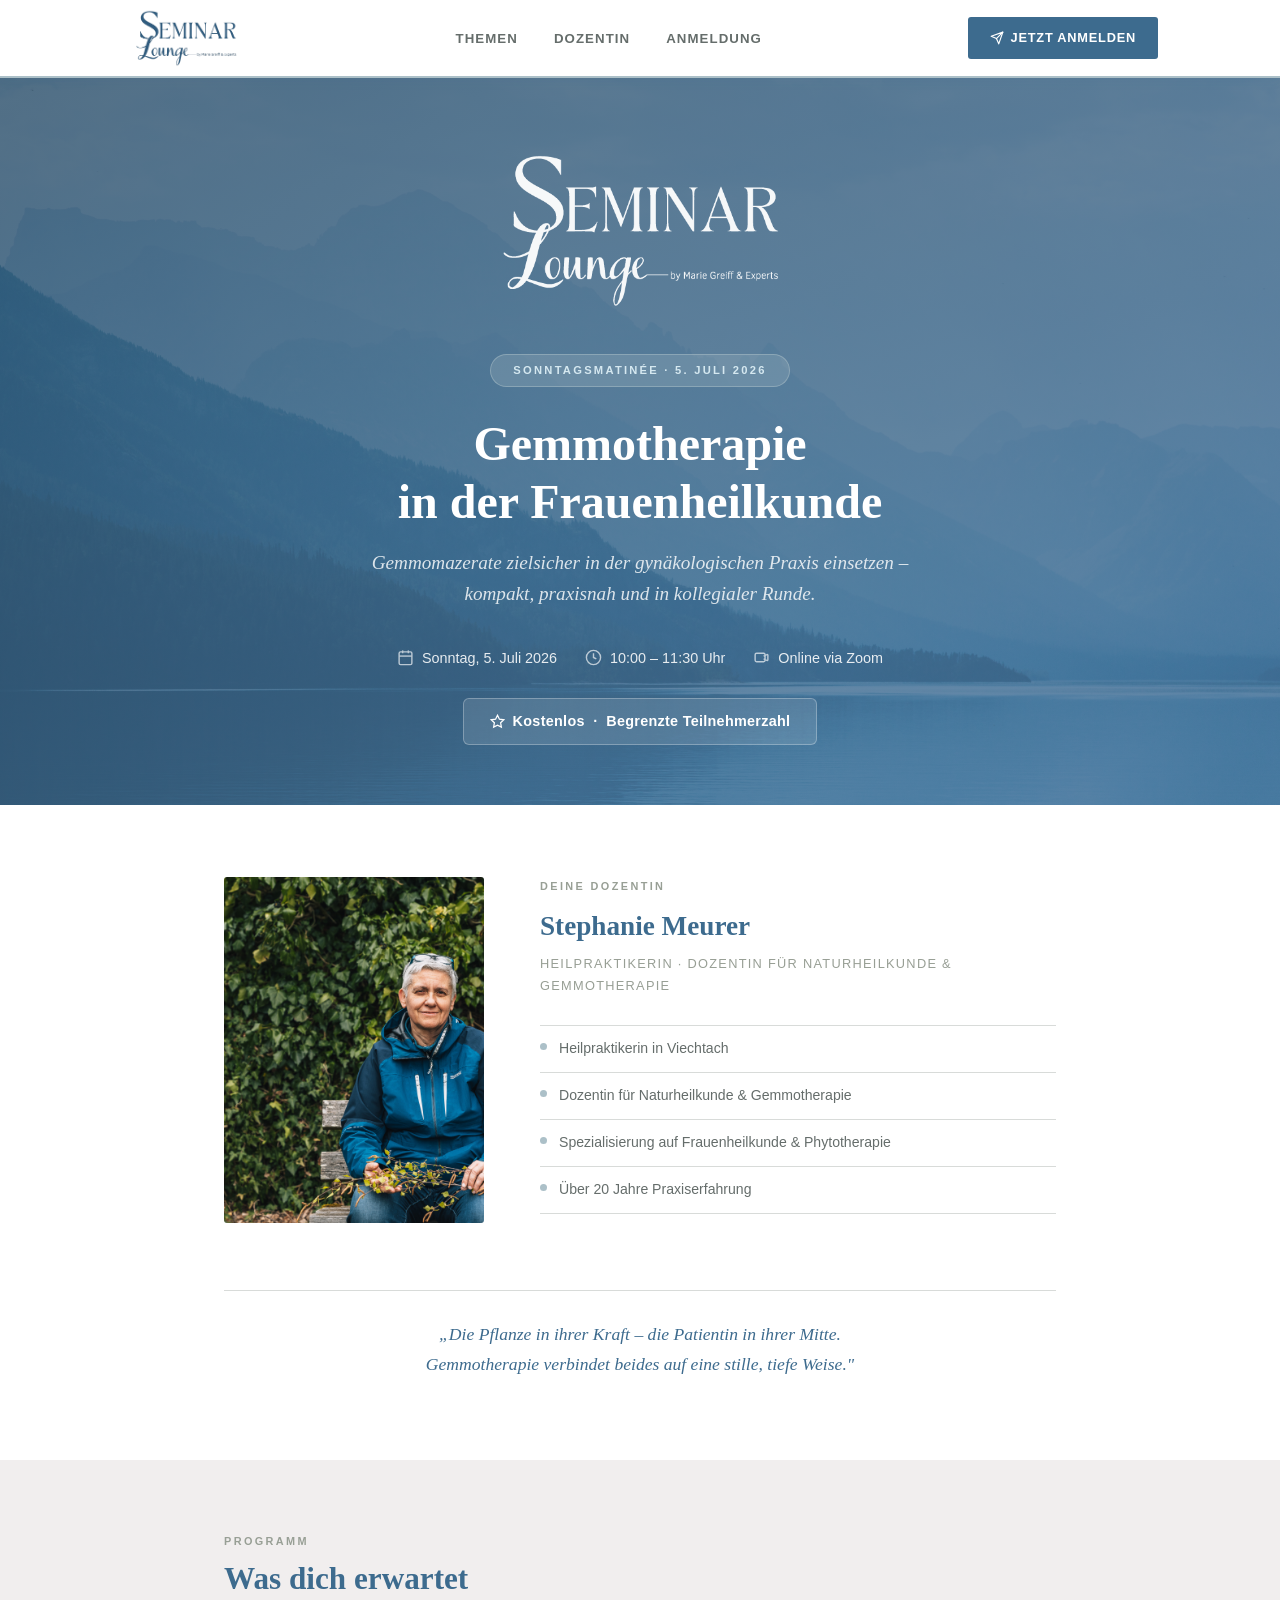
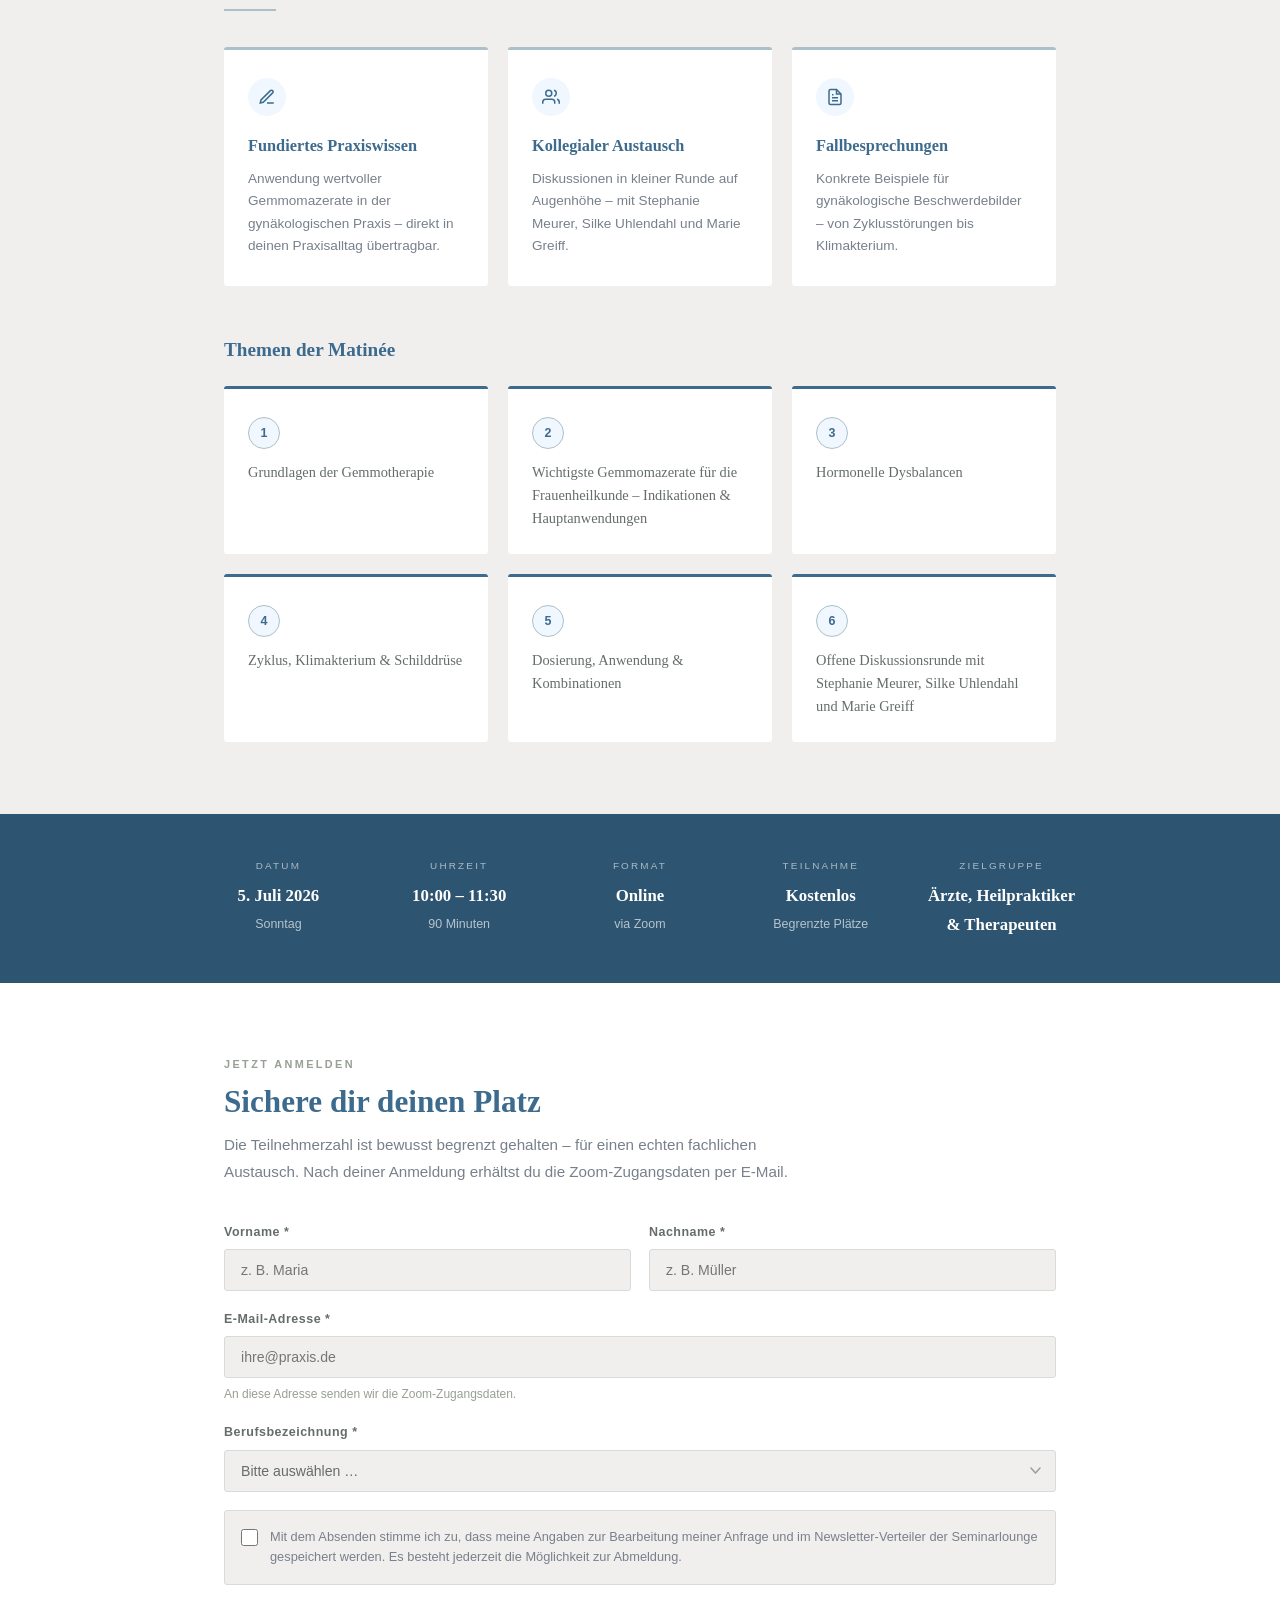
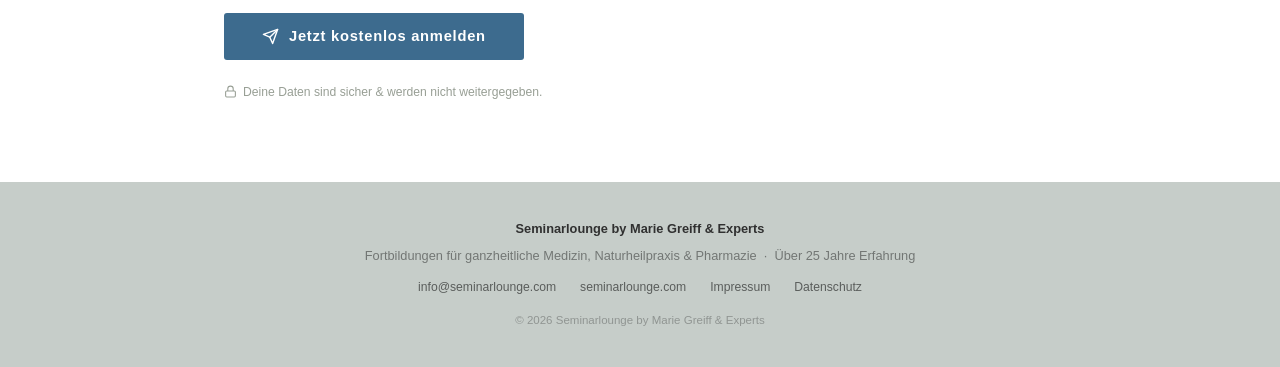
==== index.html @ d8da40b3 "Brevo API-Key und Listen-ID eingetragen Co-Authored-By: Claude Sonnet 4.6 <noreply@anthropic.com>" ====
﻿<!DOCTYPE html>
<html lang="de">
<head>
    <meta charset="UTF-8">
    <meta name="viewport" content="width=device-width, initial-scale=1.0">
    <title>Anmeldung: Sonntagsmatinée Gemmotherapie | Seminarlounge</title>
    <link rel="stylesheet" href="assets/fonts/fonts.css">
    <style>
        :root {
            --primary:      #3D6B8E;
            --primary-dark: #2d5470;
            --sage:         #989F95;
            --dove:         #ACC0C8;
            --text:         #656D6B;
            --text-dark:    #78808B;
            --creme:        #F1EEEE;
            --frost:        #F1F7FF;
            --silver-sage:  #C6CDC9;
            --border:       #D8DBD9;
            --white:        #FFFFFF;
        }

        * { margin: 0; padding: 0; box-sizing: border-box; }

        body {
            font-family: 'Open Sans', sans-serif;
            background: var(--creme);
            color: var(--text);
            line-height: 1.7;
            font-size: 15px;
        }

        /* ─── NAV ─── */
        .site-nav {
            position: sticky;
            top: 0;
            z-index: 100;
            background: var(--white);
            border-bottom: 2px solid var(--dove);
            box-shadow: 0 2px 12px rgba(61,107,142,0.07);
        }

        .nav-inner {
            max-width: 1100px;
            margin: 0 auto;
            padding: 0 32px;
            height: 76px;
            display: flex;
            align-items: center;
            justify-content: space-between;
            gap: 24px;
        }

        /* Links-Seite: Nav-Links */
        .nav-links {
            display: flex;
            align-items: center;
            gap: 36px;
            list-style: none;
        }

        .nav-links a {
            font-family: 'Open Sans', sans-serif;
            font-size: 0.83rem;
            font-weight: 600;
            letter-spacing: 0.08em;
            text-transform: uppercase;
            color: var(--text);
            text-decoration: none;
            transition: color 0.15s;
            white-space: nowrap;
        }

        .nav-links a:hover { color: var(--primary); }

        /* Rechts-Seite: Logo + CTA */
        .nav-right {
            display: flex;
            align-items: center;
            gap: 28px;
            flex-shrink: 0;
        }

        .nav-logo {
            background: transparent;
            padding: 4px 6px;
        }

        .nav-logo img {
            height: 58px;
            width: auto;
            display: block;
        }

        .nav-cta {
            display: inline-flex;
            align-items: center;
            gap: 7px;
            background: var(--primary);
            color: var(--white);
            font-family: 'Open Sans', sans-serif;
            font-size: 0.8rem;
            font-weight: 600;
            letter-spacing: 0.06em;
            text-transform: uppercase;
            padding: 10px 22px;
            border-radius: 3px;
            text-decoration: none;
            white-space: nowrap;
            transition: background 0.15s;
        }

        .nav-cta:hover { background: var(--primary-dark); }

        /* Hamburger (Mobile) */
        .nav-hamburger {
            display: none;
            flex-direction: column;
            gap: 5px;
            cursor: pointer;
            padding: 4px;
            background: none;
            border: none;
        }

        .nav-hamburger span {
            display: block;
            width: 24px;
            height: 2px;
            background: var(--primary);
            border-radius: 2px;
            transition: all 0.2s;
        }

        /* Mobile-Menü aufgeklappt */
        .nav-mobile {
            display: none;
            background: var(--white);
            border-top: 1px solid var(--border);
            padding: 16px 24px 20px;
        }

        .nav-mobile.open { display: block; }

        .nav-mobile ul {
            list-style: none;
            display: flex;
            flex-direction: column;
            gap: 0;
        }

        .nav-mobile a {
            display: block;
            padding: 12px 0;
            border-bottom: 1px solid var(--border);
            font-size: 0.88rem;
            font-weight: 600;
            color: var(--text);
            text-decoration: none;
            letter-spacing: 0.05em;
            text-transform: uppercase;
        }

        .nav-mobile-cta {
            display: block;
            margin-top: 16px;
            background: var(--primary);
            color: var(--white);
            text-align: center;
            padding: 12px;
            border-radius: 3px;
            font-size: 0.85rem;
            font-weight: 600;
            text-decoration: none;
            letter-spacing: 0.05em;
        }

        @media (max-width: 700px) {
            .nav-links, .nav-cta { display: none; }
            .nav-hamburger { display: flex; }
            .nav-logo img { height: 56px; }
            .nav-inner { height: 64px; padding: 0 20px; }
        }

        /* ─── HERO ─── */
        .hero {
            background:
                linear-gradient(150deg, rgba(45,84,112,0.82) 0%, rgba(61,107,142,0.78) 60%, rgba(77,127,168,0.72) 100%),
                url("assets/headerbild.png") center center / cover no-repeat;
            color: var(--white);
            padding: 72px 24px 60px;
            text-align: center;
        }

        .hero-logo {
            display: block;
            margin: 0 auto 44px;
            height: 160px;
            width: auto;
            filter: brightness(0) invert(1);
            opacity: 0.95;
        }

        .hero-eyebrow {
            display: inline-block;
            background: rgba(172, 192, 200, 0.25);
            border: 1px solid rgba(172, 192, 200, 0.5);
            color: #d5e8f0;
            font-size: 0.7rem;
            font-weight: 600;
            letter-spacing: 0.2em;
            text-transform: uppercase;
            padding: 6px 22px;
            border-radius: 20px;
            margin-bottom: 28px;
        }

        .hero h1 {
            font-family: 'Playfair Display', serif;
            font-size: clamp(1.9rem, 4.5vw, 3rem);
            font-weight: 700;
            line-height: 1.2;
            margin-bottom: 18px;
            max-width: 760px;
            margin-left: auto;
            margin-right: auto;
        }

        .hero-subtitle {
            font-family: 'Playfair Display', serif;
            font-style: italic;
            font-size: clamp(0.95rem, 2vw, 1.2rem);
            opacity: 0.82;
            max-width: 640px;
            margin: 0 auto 36px;
            line-height: 1.6;
        }

        .hero-meta {
            display: flex;
            gap: 28px;
            justify-content: center;
            flex-wrap: wrap;
            margin-bottom: 28px;
        }

        .hero-meta-item {
            display: flex;
            align-items: center;
            gap: 8px;
            font-size: 0.9rem;
            opacity: 0.88;
        }

        .hero-meta-item svg {
            width: 17px; height: 17px;
            flex-shrink: 0;
            opacity: 0.75;
        }

        .hero-free-pill {
            display: inline-flex;
            align-items: center;
            gap: 8px;
            background: rgba(255,255,255,0.12);
            border: 1.5px solid rgba(255,255,255,0.28);
            padding: 10px 26px;
            border-radius: 6px;
            font-size: 0.9rem;
            font-weight: 600;
            letter-spacing: 0.02em;
        }

        /* ─── CONTAINER ─── */
        .container {
            max-width: 880px;
            margin: 0 auto;
            padding: 0 24px;
        }

        /* ─── SECTION LABELS ─── */
        .label {
            font-size: 0.68rem;
            font-weight: 600;
            letter-spacing: 0.22em;
            text-transform: uppercase;
            color: var(--sage);
            margin-bottom: 8px;
        }

        h2.section-title {
            font-family: 'Playfair Display', serif;
            font-size: clamp(1.4rem, 3vw, 1.95rem);
            color: var(--primary);
            margin-bottom: 10px;
            line-height: 1.3;
        }

        .section-intro {
            font-size: 0.95rem;
            color: var(--text-dark);
            max-width: 600px;
            margin-bottom: 40px;
            line-height: 1.75;
        }

        .rule {
            width: 52px;
            height: 2px;
            background: var(--dove);
            margin-bottom: 36px;
        }

        /* ─── DOZENTIN ─── */
        .dozentin-section {
            background: var(--white);
            padding: 72px 0;
        }

        .dozentin-grid {
            display: grid;
            grid-template-columns: 260px 1fr;
            gap: 56px;
            align-items: start;
        }

        .img-frame {
            position: relative;
        }

        .img-frame img {
            width: 100%;
            display: block;
            border-radius: 3px;
            object-fit: cover;
            aspect-ratio: 3 / 4;
        }

        .img-frame::after {
            content: '';
            position: absolute;
            top: 14px; left: 14px;
            right: -14px; bottom: -14px;
            border: 2px solid var(--dove);
            border-radius: 3px;
            z-index: -1;
        }

        .dozentin-name {
            font-family: 'Playfair Display', serif;
            font-size: 1.7rem;
            color: var(--primary);
            margin-bottom: 4px;
        }

        .dozentin-role {
            font-size: 0.8rem;
            color: var(--sage);
            letter-spacing: 0.1em;
            text-transform: uppercase;
            margin-bottom: 28px;
        }

        .credentials {
            list-style: none;
            margin-bottom: 28px;
            border-top: 1px solid var(--border);
        }

        .credentials li {
            display: flex;
            align-items: flex-start;
            gap: 12px;
            padding: 11px 0;
            border-bottom: 1px solid var(--border);
            font-size: 0.88rem;
            color: var(--text);
        }

        .credentials li::before {
            content: '';
            display: block;
            width: 7px;
            height: 7px;
            border-radius: 50%;
            background: var(--dove);
            flex-shrink: 0;
            margin-top: 6px;
        }

        .dozentin-quote {
            font-family: 'Playfair Display', serif;
            font-style: italic;
            font-size: 0.97rem;
            color: var(--primary);
            border-left: 3px solid var(--dove);
            padding: 4px 0 4px 20px;
            line-height: 1.7;
        }

        .dozentin-quote-full {
            margin-top: 48px;
            padding: 28px 0 8px;
            border-top: 1px solid var(--border);
            text-align: center;
        }

        .dozentin-quote-full blockquote {
            font-family: 'Playfair Display', serif;
            font-style: italic;
            font-size: 1.1rem;
            color: var(--primary);
            line-height: 1.75;
        }

        @media (max-width: 700px) {
            .dozentin-quote-full blockquote { font-size: 1rem; }
        }

        /* ─── INHALTE ─── */
        .inhalte-section {
            background: var(--creme);
            padding: 72px 0;
        }

        .highlights-grid {
            display: grid;
            grid-template-columns: repeat(3, 1fr);
            gap: 20px;
            margin-bottom: 48px;
        }

        .highlight-card {
            background: var(--white);
            padding: 28px 24px;
            border-radius: 3px;
            border-top: 3px solid var(--dove);
        }

        .hl-icon {
            width: 38px; height: 38px;
            background: var(--frost);
            border-radius: 50%;
            display: flex;
            align-items: center;
            justify-content: center;
            margin-bottom: 16px;
        }

        .hl-icon svg {
            width: 18px; height: 18px;
        }

        .highlight-card h3 {
            font-family: 'Playfair Display', serif;
            font-size: 1.02rem;
            color: var(--primary);
            margin-bottom: 8px;
        }

        .highlight-card p {
            font-size: 0.85rem;
            color: var(--text-dark);
            line-height: 1.65;
        }

        /* Themen-Liste */
        .themen-box {
            background: var(--white);
            border-radius: 3px;
            overflow: hidden;
            border: 1px solid var(--border);
        }

        .themen-box-header {
            background: var(--primary);
            color: var(--white);
            padding: 16px 26px;
            font-family: 'Playfair Display', serif;
            font-size: 1rem;
            font-weight: 600;
            letter-spacing: 0.02em;
        }

        .themen-row {
            display: flex;
            align-items: flex-start;
            gap: 18px;
            padding: 15px 26px;
            border-bottom: 1px solid var(--border);
        }

        .themen-row:last-child { border-bottom: none; }

        .themen-num {
            min-width: 28px; height: 28px;
            border-radius: 50%;
            background: var(--frost);
            border: 1px solid var(--dove);
            display: flex;
            align-items: center;
            justify-content: center;
            font-size: 0.73rem;
            font-weight: 600;
            color: var(--primary);
            flex-shrink: 0;
            margin-top: 2px;
        }

        .themen-row p {
            font-size: 0.88rem;
            color: var(--text);
            line-height: 1.55;
        }

        /* ─── THEMEN-KACHELN ─── */
        .themen-titel {
            font-family: 'Playfair Display', serif;
            font-size: 1.2rem;
            color: var(--primary);
            margin-bottom: 20px;
            margin-top: 48px;
        }
        .themen-kacheln {
            display: grid;
            grid-template-columns: repeat(3, 1fr);
            gap: 20px;
        }

        .themen-kachel {
            background: var(--white);
            border-radius: 3px;
            border-top: 3px solid var(--primary);
            padding: 28px 24px 24px;
            display: flex;
            flex-direction: column;
            gap: 12px;
        }

        .themen-kachel-num {
            display: inline-flex;
            align-items: center;
            justify-content: center;
            width: 32px; height: 32px;
            border-radius: 50%;
            background: var(--frost);
            border: 1.5px solid var(--dove);
            font-size: 0.78rem;
            font-weight: 700;
            color: var(--primary);
        }

        .themen-kachel p {
            font-size: 0.9rem;
            color: var(--text);
            line-height: 1.6;
            font-family: "Playfair Display", serif;
        }

        @media (max-width: 700px) {
            .themen-kacheln { grid-template-columns: 1fr 1fr; }
        }
        @media (max-width: 480px) {
            .themen-kacheln { grid-template-columns: 1fr; }
        }

        /* ─── DETAILS BAR ─── */
        .details-bar {
            background: var(--primary-dark);
            color: var(--white);
            padding: 44px 24px;
        }

        .details-grid {
            display: grid;
            grid-template-columns: repeat(5, 1fr);
            gap: 24px;
            max-width: 880px;
            margin: 0 auto;
            text-align: center;
        }

        .detail-col label {
            display: block;
            font-size: 0.62rem;
            letter-spacing: 0.22em;
            text-transform: uppercase;
            opacity: 0.6;
            margin-bottom: 7px;
        }

        .detail-col .val {
            display: block;
            font-family: 'Playfair Display', serif;
            font-size: 1.05rem;
            font-weight: 600;
        }

        .detail-col .sub {
            display: block;
            font-size: 0.78rem;
            opacity: 0.65;
            margin-top: 3px;
        }

        /* ─── FORM SECTION ─── */
        .form-section {
            background: var(--white);
            padding: 72px 0 80px;
        }

        .form-grid {
            display: grid;
            grid-template-columns: 1fr 1fr;
            gap: 18px;
        }

        .form-group {
            display: flex;
            flex-direction: column;
            gap: 6px;
        }

        .form-group.span-2 { grid-column: 1 / -1; }

        label.field-label {
            font-size: 0.78rem;
            font-weight: 600;
            color: var(--text);
            letter-spacing: 0.04em;
        }

        input[type="text"],
        input[type="email"],
        select {
            padding: 12px 16px;
            border: 1.5px solid var(--border);
            border-radius: 3px;
            font-family: 'Open Sans', sans-serif;
            font-size: 0.88rem;
            color: var(--text);
            background: var(--creme);
            outline: none;
            transition: border-color 0.18s, box-shadow 0.18s, background 0.18s;
            width: 100%;
        }

        input:focus, select:focus {
            border-color: var(--dove);
            box-shadow: 0 0 0 3px rgba(172,192,200,0.2);
            background: var(--white);
        }

        select {
            appearance: none;
            background-image: url("data:image/svg+xml,%3Csvg xmlns='http://www.w3.org/2000/svg' width='11' height='7' viewBox='0 0 11 7'%3E%3Cpath d='M1 1l4.5 5L10 1' stroke='%23989F95' stroke-width='1.5' fill='none' stroke-linecap='round' stroke-linejoin='round'/%3E%3C/svg%3E");
            background-repeat: no-repeat;
            background-position: right 14px center;
            padding-right: 38px;
            cursor: pointer;
        }

        .field-hint {
            font-size: 0.75rem;
            color: var(--sage);
        }

        .checkbox-row {
            display: flex;
            align-items: flex-start;
            gap: 12px;
            background: var(--creme);
            border: 1px solid var(--border);
            border-radius: 3px;
            padding: 16px;
        }

        .checkbox-row input[type="checkbox"] {
            width: 17px;
            height: 17px;
            min-width: 17px;
            margin-top: 2px;
            accent-color: var(--primary);
            cursor: pointer;
        }

        .checkbox-row label {
            font-size: 0.8rem;
            font-weight: 400;
            color: var(--text-dark);
            line-height: 1.6;
            cursor: pointer;
        }

        .btn-submit {
            display: inline-flex;
            align-items: center;
            gap: 10px;
            background: var(--primary);
            color: var(--white);
            border: none;
            padding: 15px 38px;
            font-family: 'Open Sans', sans-serif;
            font-size: 0.92rem;
            font-weight: 600;
            letter-spacing: 0.05em;
            border-radius: 3px;
            cursor: pointer;
            transition: background 0.18s;
        }

        .btn-submit:hover { background: var(--primary-dark); }

        .btn-submit svg { width: 17px; height: 17px; flex-shrink: 0; }

        .form-trust {
            font-size: 0.76rem;
            color: var(--sage);
            display: flex;
            align-items: center;
            gap: 6px;
            margin-top: 12px;
        }

        /* Success state */
        .form-success {
            display: none;
            text-align: center;
            padding: 48px 32px;
            background: var(--frost);
            border: 1px solid var(--dove);
            border-radius: 4px;
        }

        .form-success.visible { display: block; }

        .form-success .check-icon {
            width: 56px; height: 56px;
            background: var(--primary);
            border-radius: 50%;
            display: flex;
            align-items: center;
            justify-content: center;
            margin: 0 auto 20px;
        }

        .form-success h3 {
            font-family: 'Playfair Display', serif;
            color: var(--primary);
            font-size: 1.5rem;
            margin-bottom: 10px;
        }

        .form-success p {
            color: var(--text-dark);
            font-size: 0.92rem;
            max-width: 420px;
            margin: 0 auto;
            line-height: 1.7;
        }

        /* ─── FOOTER ─── */
        .site-footer {
            background: #c6cdc9;
            color: rgba(0,0,0,0.65);
            padding: 36px 40px;
            text-align: center;
            font-size: 0.8rem;
        }

        .site-footer strong { color: #303030; }

        .footer-links {
            margin-top: 10px;
            display: flex;
            gap: 24px;
            justify-content: center;
            flex-wrap: wrap;
        }

        .footer-links a {
            color: rgba(0,0,0,0.55);
            text-decoration: none;
            font-size: 0.76rem;
            transition: color 0.15s;
        }

        .footer-links a:hover { color: rgba(0,0,0,0.9); }

        .footer-copy {
            margin-top: 14px;
            opacity: 0.42;
            font-size: 0.72rem;
        }

        /* ─── RESPONSIVE ─── */
        @media (max-width: 700px) {
            .site-header { padding: 18px 20px; }

            .hero { padding: 52px 20px 44px; }

            .hero-meta { gap: 14px; flex-direction: column; align-items: center; }

            .dozentin-grid { grid-template-columns: 1fr; }

            .img-frame { max-width: 220px; margin: 0 auto 8px; }

            .highlights-grid { grid-template-columns: 1fr; }

            .details-grid { grid-template-columns: repeat(2, 1fr); gap: 28px; }

            .details-grid .detail-col:last-child { grid-column: 1 / -1; }

            .form-grid { grid-template-columns: 1fr; }

            .form-group.span-2 { grid-column: 1; }

            .site-footer { padding: 28px 20px; }
        }

        @media (max-width: 480px) {
            .details-grid { grid-template-columns: 1fr 1fr; }
        }
    </style>
</head>
<body>


<!-- ═══════════════ NAV ═══════════════ -->
<nav class="site-nav">
    <div class="nav-inner">
        <!-- Links: Logo -->
        <a href="#" class="nav-logo">
                <img src="[data-uri]" alt="Seminarlounge by Marie Greiff und Experts">
        </a>
        <!-- Rechts: Links + CTA -->
        <ul class="nav-links">
            <li><a href="#themen">Themen</a></li>
            <li><a href="#dozentin">Dozentin</a></li>
            <li><a href="#anmeldung">Anmeldung</a></li>
        </ul>
        <a href="#anmeldung" class="nav-cta">
            <svg width="14" height="14" viewBox="0 0 24 24" fill="none" stroke="currentColor" stroke-width="2" stroke-linecap="round" stroke-linejoin="round"><line x1="22" y1="2" x2="11" y2="13"/><polygon points="22 2 15 22 11 13 2 9 22 2"/></svg>
            Jetzt anmelden
        </a>
        <button class="nav-hamburger" id="navToggle" aria-label="Menu">
            <span></span><span></span><span></span>
        </button>
    </div>
    <div class="nav-mobile" id="navMobile">
        <ul>
            <li><a href="#themen" class="nav-mobile-link">Themen</a></li>
            <li><a href="#dozentin" class="nav-mobile-link">Dozentin</a></li>
            <li><a href="#anmeldung" class="nav-mobile-link">Anmeldung</a></li>
        </ul>
        <a href="#anmeldung" class="nav-mobile-cta nav-mobile-link">Jetzt anmelden</a>
    </div>
</nav>


<!-- ═══════════════ HERO ═══════════════ -->
<section class="hero">
    <img src="assets/logo_transparent.png" alt="Seminarlounge Logo" class="hero-logo">
    <div class="hero-eyebrow">Sonntagsmatinée &middot; 5. Juli 2026</div>

    <h1>Gemmotherapie<br>in der Frauenheilkunde</h1>

    <p class="hero-subtitle">
        Gemmomazerate zielsicher in der gynäkologischen Praxis einsetzen –<br>
        kompakt, praxisnah und in kollegialer Runde.
    </p>

    <div class="hero-meta">
        <div class="hero-meta-item">
            <svg viewBox="0 0 24 24" fill="none" stroke="currentColor" stroke-width="2"><rect x="3" y="4" width="18" height="18" rx="2"/><line x1="16" y1="2" x2="16" y2="6"/><line x1="8" y1="2" x2="8" y2="6"/><line x1="3" y1="10" x2="21" y2="10"/></svg>
            Sonntag, 5. Juli 2026
        </div>
        <div class="hero-meta-item">
            <svg viewBox="0 0 24 24" fill="none" stroke="currentColor" stroke-width="2"><circle cx="12" cy="12" r="10"/><polyline points="12 6 12 12 16 14"/></svg>
            10:00 – 11:30 Uhr
        </div>
        <div class="hero-meta-item">
            <svg viewBox="0 0 24 24" fill="none" stroke="currentColor" stroke-width="2"><path d="M15 10l4.553-2.069A1 1 0 0121 8.87v6.26a1 1 0 01-1.447.894L15 14M3 8a2 2 0 012-2h10a2 2 0 012 2v8a2 2 0 01-2 2H5a2 2 0 01-2-2V8z"/></svg>
            Online via Zoom
        </div>
    </div>

    <div class="hero-free-pill">
        <svg width="15" height="15" viewBox="0 0 24 24" fill="none" stroke="currentColor" stroke-width="2"><path d="M12 2l3.09 6.26L22 9.27l-5 4.87 1.18 6.88L12 17.77l-6.18 3.25L7 14.14 2 9.27l6.91-1.01L12 2z"/></svg>
        Kostenlos &nbsp;·&nbsp; Begrenzte Teilnehmerzahl
    </div>
</section>


<!-- ═══════════════ DOZENTIN ═══════════════ -->
<section class="dozentin-section" id="dozentin">
    <div class="container">
        <div class="dozentin-grid">

            <div class="img-frame">
                <img src="assets/dozentin.jpg"
                     alt="Stephanie Meurer – Heilpraktikerin & Dozentin für Gemmotherapie">
            </div>

            <div>
                <p class="label">Deine Dozentin</p>
                <h2 class="dozentin-name">Stephanie Meurer</h2>
                <p class="dozentin-role">Heilpraktikerin &middot; Dozentin für Naturheilkunde & Gemmotherapie</p>

                <ul class="credentials">
                    <li>Heilpraktikerin in Viechtach</li>
                    <li>Dozentin für Naturheilkunde &amp; Gemmotherapie</li>
                    <li>Spezialisierung auf Frauenheilkunde &amp; Phytotherapie</li>
                    <li>Über 20 Jahre Praxiserfahrung</li>
                </ul>

            </div>

        </div>

        <!-- Zitat full-width -->
        <div class="dozentin-quote-full">
            <blockquote>
                „Die Pflanze in ihrer Kraft – die Patientin in ihrer Mitte.<br>
                Gemmotherapie verbindet beides auf eine stille, tiefe Weise."
            </blockquote>
        </div>

    </div>
</section>


<!-- ═══════════════ PROGRAMM & INHALTE ═══════════════ -->
<section class="inhalte-section" id="themen">
    <div class="container">

        <p class="label">Programm</p>
        <h2 class="section-title">Was dich erwartet</h2>
        <div class="rule"></div>

        <div class="highlights-grid">

            <div class="highlight-card">
                <div class="hl-icon">
                    <svg viewBox="0 0 24 24" fill="none" stroke="#3D6B8E" stroke-width="2">
                        <path d="M12 20h9"/><path d="M16.5 3.5a2.121 2.121 0 013 3L7 19l-4 1 1-4L16.5 3.5z"/>
                    </svg>
                </div>
                <h3>Fundiertes Praxiswissen</h3>
                <p>Anwendung wertvoller Gemmomazerate in der gynäkologischen Praxis – direkt in deinen Praxisalltag übertragbar.</p>
            </div>

            <div class="highlight-card">
                <div class="hl-icon">
                    <svg viewBox="0 0 24 24" fill="none" stroke="#3D6B8E" stroke-width="2">
                        <path d="M17 21v-2a4 4 0 00-4-4H5a4 4 0 00-4 4v2"/><circle cx="9" cy="7" r="4"/>
                        <path d="M23 21v-2a4 4 0 00-3-3.87"/><path d="M16 3.13a4 4 0 010 7.75"/>
                    </svg>
                </div>
                <h3>Kollegialer Austausch</h3>
                <p>Diskussionen in kleiner Runde auf Augenhöhe – mit Stephanie Meurer, Silke Uhlendahl und Marie Greiff.</p>
            </div>

            <div class="highlight-card">
                <div class="hl-icon">
                    <svg viewBox="0 0 24 24" fill="none" stroke="#3D6B8E" stroke-width="2">
                        <path d="M14 2H6a2 2 0 00-2 2v16a2 2 0 002 2h12a2 2 0 002-2V8z"/>
                        <polyline points="14 2 14 8 20 8"/>
                        <line x1="16" y1="13" x2="8" y2="13"/><line x1="16" y1="17" x2="8" y2="17"/>
                        <polyline points="10 9 9 9 8 9"/>
                    </svg>
                </div>
                <h3>Fallbesprechungen</h3>
                <p>Konkrete Beispiele für gynäkologische Beschwerdebilder – von Zyklusstörungen bis Klimakterium.</p>
            </div>

        </div>

        <!-- Themen Kacheln -->
        <h3 class="themen-titel">Themen der Matin&eacute;e</h3>
        <div class="themen-kacheln">
            <div class="themen-kachel">
                <div class="themen-kachel-num">1</div>
                <p>Grundlagen der Gemmotherapie</p>
            </div>
            <div class="themen-kachel">
                <div class="themen-kachel-num">2</div>
                <p>Wichtigste Gemmomazerate f&uuml;r die Frauenheilkunde &ndash; Indikationen &amp; Hauptanwendungen</p>
            </div>
            <div class="themen-kachel">
                <div class="themen-kachel-num">3</div>
                <p>Hormonelle Dysbalancen</p>
            </div>
            <div class="themen-kachel">
                <div class="themen-kachel-num">4</div>
                <p>Zyklus, Klimakterium &amp; Schilddr&uuml;se</p>
            </div>
            <div class="themen-kachel">
                <div class="themen-kachel-num">5</div>
                <p>Dosierung, Anwendung &amp; Kombinationen</p>
            </div>
            <div class="themen-kachel">
                <div class="themen-kachel-num">6</div>
                <p>Offene Diskussionsrunde mit Stephanie Meurer, Silke Uhlendahl und Marie Greiff</p>
            </div>
        </div>

        </section>


<!-- ═══════════════ DETAILS-LEISTE ═══════════════ -->
<div class="details-bar">
    <div class="details-grid">
        <div class="detail-col">
            <label>Datum</label>
            <span class="val">5. Juli 2026</span>
            <span class="sub">Sonntag</span>
        </div>
        <div class="detail-col">
            <label>Uhrzeit</label>
            <span class="val">10:00 – 11:30</span>
            <span class="sub">90 Minuten</span>
        </div>
        <div class="detail-col">
            <label>Format</label>
            <span class="val">Online</span>
            <span class="sub">via Zoom</span>
        </div>
        <div class="detail-col">
            <label>Teilnahme</label>
            <span class="val">Kostenlos</span>
            <span class="sub">Begrenzte Plätze</span>
        </div>
        <div class="detail-col">
            <label>Zielgruppe</label>
            <span class="val">Ärzte, Heilpraktiker<br>&amp; Therapeuten</span>
        </div>
    </div>
</div>


<!-- ═══════════════ ANMELDEFORMULAR ═══════════════ -->
<section class="form-section" id="anmeldung">
    <div class="container">

        <p class="label">Jetzt anmelden</p>
        <h2 class="section-title">Sichere dir deinen Platz</h2>
        <p class="section-intro" style="margin-bottom: 36px;">
            Die Teilnehmerzahl ist bewusst begrenzt gehalten – für einen echten fachlichen Austausch.
            Nach deiner Anmeldung erhältst du die Zoom-Zugangsdaten per E-Mail.
        </p>

        <!-- Erfolgsmeldung -->
        <div class="form-success" id="formSuccess">
            <div class="check-icon">
                <svg width="26" height="26" viewBox="0 0 24 24" fill="none" stroke="white" stroke-width="2.5" stroke-linecap="round" stroke-linejoin="round">
                    <path d="M20 6L9 17l-5-5"/>
                </svg>
            </div>
            <h3>Vielen Dank für deine Anmeldung!</h3>
            <p>Du erhältst in Kürze eine Bestätigung mit den Zoom-Zugangsdaten an deine E-Mail-Adresse. Wir freuen uns auf dich.</p>
        </div>

        <!-- Formular -->
        <form id="anmeldeForm" novalidate>
            <div class="form-grid">

                <div class="form-group">
                    <label class="field-label" for="vorname">Vorname *</label>
                    <input type="text" id="vorname" name="vorname" placeholder="z. B. Maria" required>
                </div>

                <div class="form-group">
                    <label class="field-label" for="nachname">Nachname *</label>
                    <input type="text" id="nachname" name="nachname" placeholder="z. B. Müller" required>
                </div>

                <div class="form-group span-2">
                    <label class="field-label" for="email">E-Mail-Adresse *</label>
                    <input type="email" id="email" name="email" placeholder="ihre@praxis.de" required>
                    <span class="field-hint">An diese Adresse senden wir die Zoom-Zugangsdaten.</span>
                </div>

                <div class="form-group span-2">
                    <label class="field-label" for="beruf">Berufsbezeichnung *</label>
                    <select id="beruf" name="beruf" required>
                        <option value="">Bitte auswählen …</option>
                        <option value="heilpraktiker">Heilpraktiker/in</option>
                        <option value="heilpraktiker_psych">Heilpraktiker/in (Psychotherapie)</option>
                        <option value="therapeut">Therapeut/in</option>
                        <option value="arzt">Ärztin / Arzt</option>
                        <option value="student">Student/in Naturheilkunde</option>
                        <option value="pharmazie">Pharmazie / Apotheke</option>
                        <option value="sonstige">Sonstige</option>
                    </select>
                </div>

                <div class="form-group span-2">
                    <div class="checkbox-row">
                        <input type="checkbox" id="datenschutz" name="datenschutz" required>
                        <label for="datenschutz">
                            Mit dem Absenden stimme ich zu, dass meine Angaben zur Bearbeitung meiner Anfrage und im Newsletter-Verteiler der Seminarlounge gespeichert werden. Es besteht jederzeit die Möglichkeit zur Abmeldung.
                        </label>
                    </div>
                </div>

            </div>

            <div style="margin-top: 28px; display: flex; flex-direction: column; align-items: flex-start; gap: 10px;">
                <button type="submit" class="btn-submit">
                    <svg viewBox="0 0 24 24" fill="none" stroke="currentColor" stroke-width="2" stroke-linecap="round" stroke-linejoin="round">
                        <line x1="22" y1="2" x2="11" y2="13"/><polygon points="22 2 15 22 11 13 2 9 22 2"/>
                    </svg>
                    Jetzt kostenlos anmelden
                </button>
                <p class="form-trust">
                    <svg width="13" height="13" viewBox="0 0 24 24" fill="none" stroke="#989F95" stroke-width="2"><rect x="3" y="11" width="18" height="11" rx="2"/><path d="M7 11V7a5 5 0 0110 0v4"/></svg>
                    Deine Daten sind sicher &amp; werden nicht weitergegeben.
                </p>
            </div>
        </form>

    </div>
</section>


<!-- ═══════════════ FOOTER ═══════════════ -->
<footer class="site-footer">
    <div><strong>Seminarlounge by Marie Greiff & Experts</strong></div>
    <div style="margin-top: 5px; opacity: 0.65;">
        Fortbildungen für ganzheitliche Medizin, Naturheilpraxis &amp; Pharmazie &nbsp;·&nbsp; Über 25 Jahre Erfahrung
    </div>
    <div class="footer-links">
        <a href="mailto:info@seminarlounge.com">info@seminarlounge.com</a>
        <a href="https://seminarlounge.com">seminarlounge.com</a>
        <a href="impressum.html">Impressum</a>
        <a href="datenschutz.html">Datenschutz</a>
    </div>
    <p class="footer-copy">© 2026 Seminarlounge by Marie Greiff & Experts</p>
</footer>


<script>
    // ── Brevo-Konfiguration ──────────────────────────────────────────
    const BREVO_API_KEY  = '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';
    const BREVO_LIST_ID  = 11; // HIER_DEINE_LISTEN_ID_EINTRAGEN (Zahl)
    // ────────────────────────────────────────────────────────────────

    document.getElementById('anmeldeForm').addEventListener('submit', async function (e) {
        e.preventDefault();

        const v  = document.getElementById('vorname').value.trim();
        const n  = document.getElementById('nachname').value.trim();
        const em = document.getElementById('email').value.trim();
        const b  = document.getElementById('beruf').value;
        const ds = document.getElementById('datenschutz').checked;

        // Validierung
        if (!v || !n || !em || !b || !ds) {
            [['vorname',v],['nachname',n],['email',em]].forEach(([id, val]) => {
                document.getElementById(id).style.borderColor = val ? '' : '#c0392b';
            });
            if (!b)  document.getElementById('beruf').style.borderColor = '#c0392b';
            if (!ds) document.querySelector('.checkbox-row').style.borderColor = '#c0392b';
            return;
        }

        const btn = this.querySelector('button[type="submit"]');
        btn.disabled = true;
        btn.textContent = 'Wird gesendet …';

        try {
            const res = await fetch('https://api.brevo.com/v3/contacts', {
                method: 'POST',
                headers: {
                    'Content-Type': 'application/json',
                    'api-key': BREVO_API_KEY
                },
                body: JSON.stringify({
                    email: em,
                    attributes: {
                        FIRSTNAME: v,
                        LASTNAME:  n,
                        BERUF:     b
                    },
                    listIds: [BREVO_LIST_ID],
                    updateEnabled: true
                })
            });

            if (!res.ok && res.status !== 204) {
                throw new Error('Brevo-Fehler: ' + res.status);
            }

            const form    = document.getElementById('anmeldeForm');
            const success = document.getElementById('formSuccess');
            form.style.display = 'none';
            success.classList.add('visible');
            success.scrollIntoView({ behavior: 'smooth', block: 'center' });

        } catch (err) {
            console.error(err);
            btn.disabled = false;
            btn.innerHTML = '<svg viewBox="0 0 24 24" fill="none" stroke="currentColor" stroke-width="2" stroke-linecap="round" stroke-linejoin="round"><line x1="22" y1="2" x2="11" y2="13"/><polygon points="22 2 15 22 11 13 2 9 22 2"/></svg> Jetzt kostenlos anmelden';
            alert('Es ist ein Fehler aufgetreten. Bitte versuche es erneut oder wende dich direkt an info@seminarlounge.com.');
        }
    });

    // Reset Feldfarben bei Eingabe
    document.querySelectorAll('input, select').forEach(el => {
        el.addEventListener('input', () => el.style.borderColor = '');
    });

    // Hamburger-Menü
    const toggle = document.getElementById('navToggle');
    const mobileMenu = document.getElementById('navMobile');
    if (toggle && mobileMenu) {
        toggle.addEventListener('click', () => mobileMenu.classList.toggle('open'));
        document.querySelectorAll('.nav-mobile-link').forEach(link => {
            link.addEventListener('click', () => mobileMenu.classList.remove('open'));
        });
    }
</script>

</body>
</html>
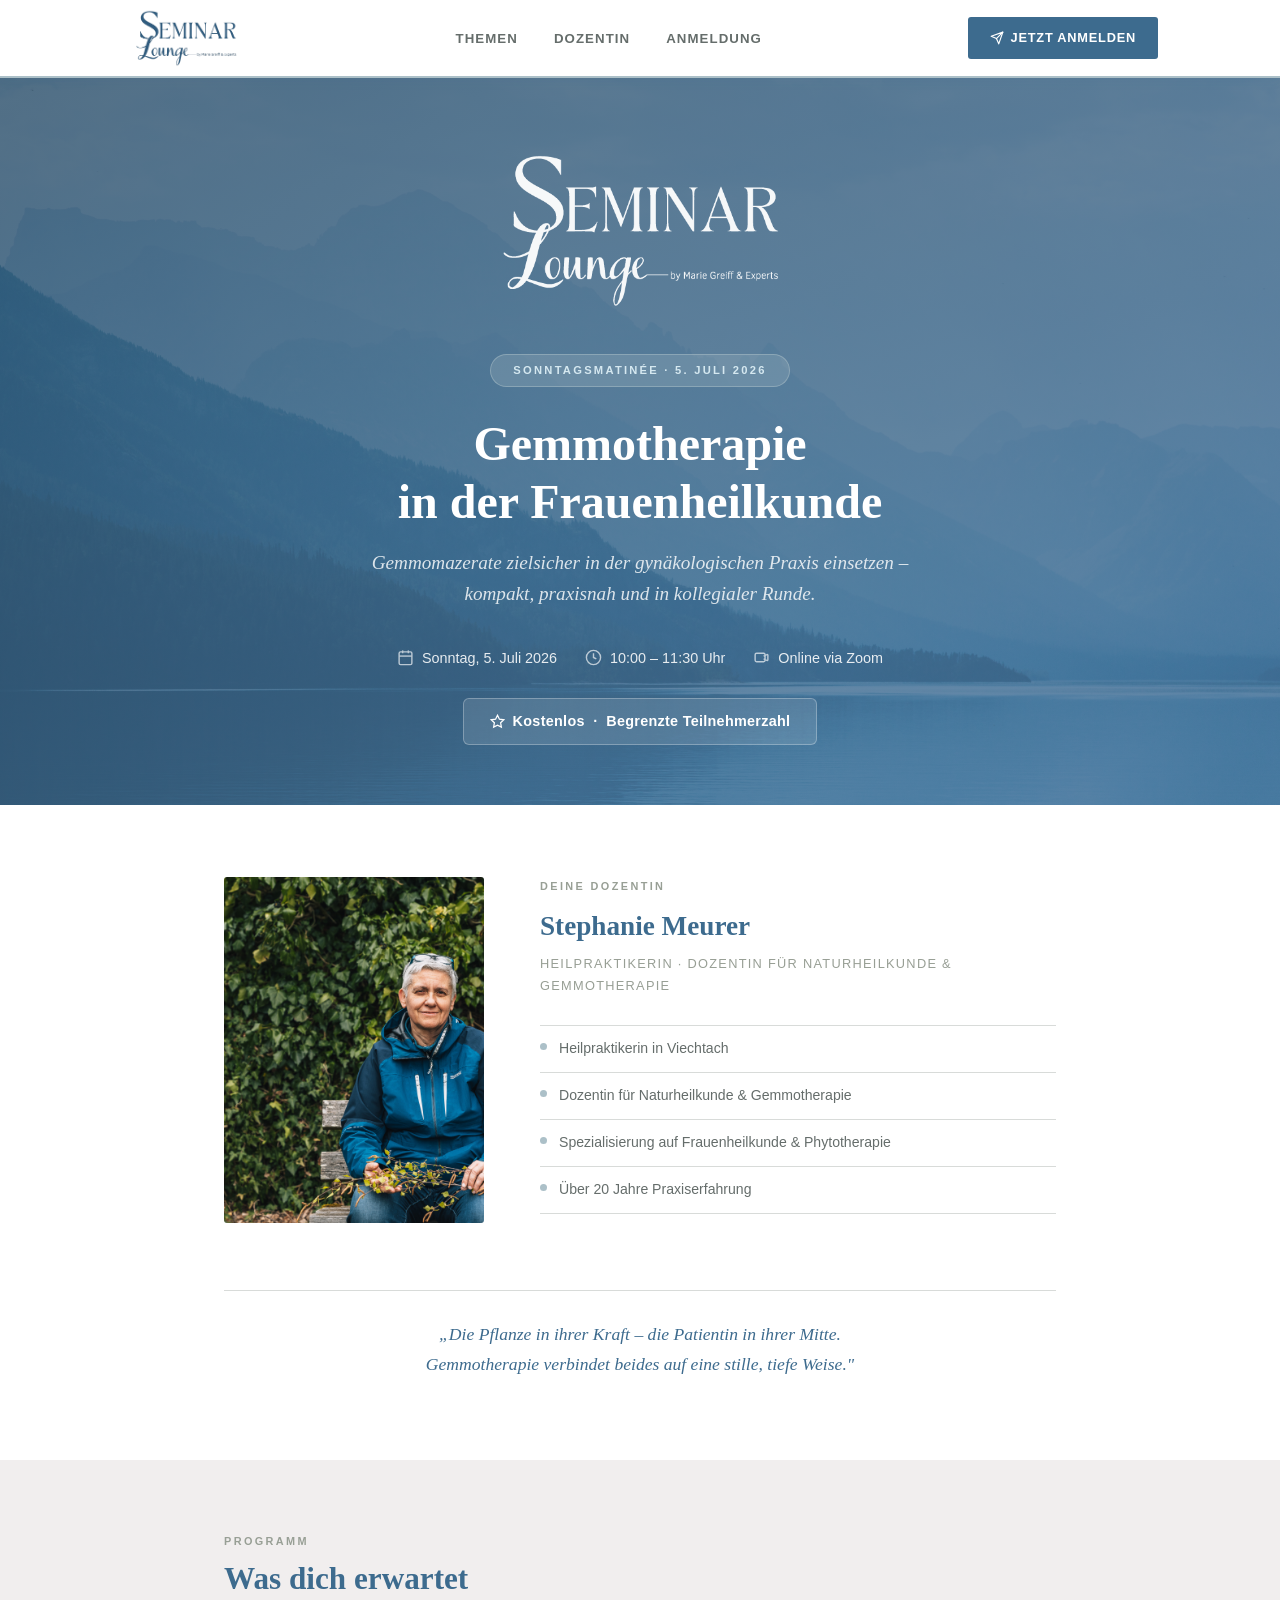
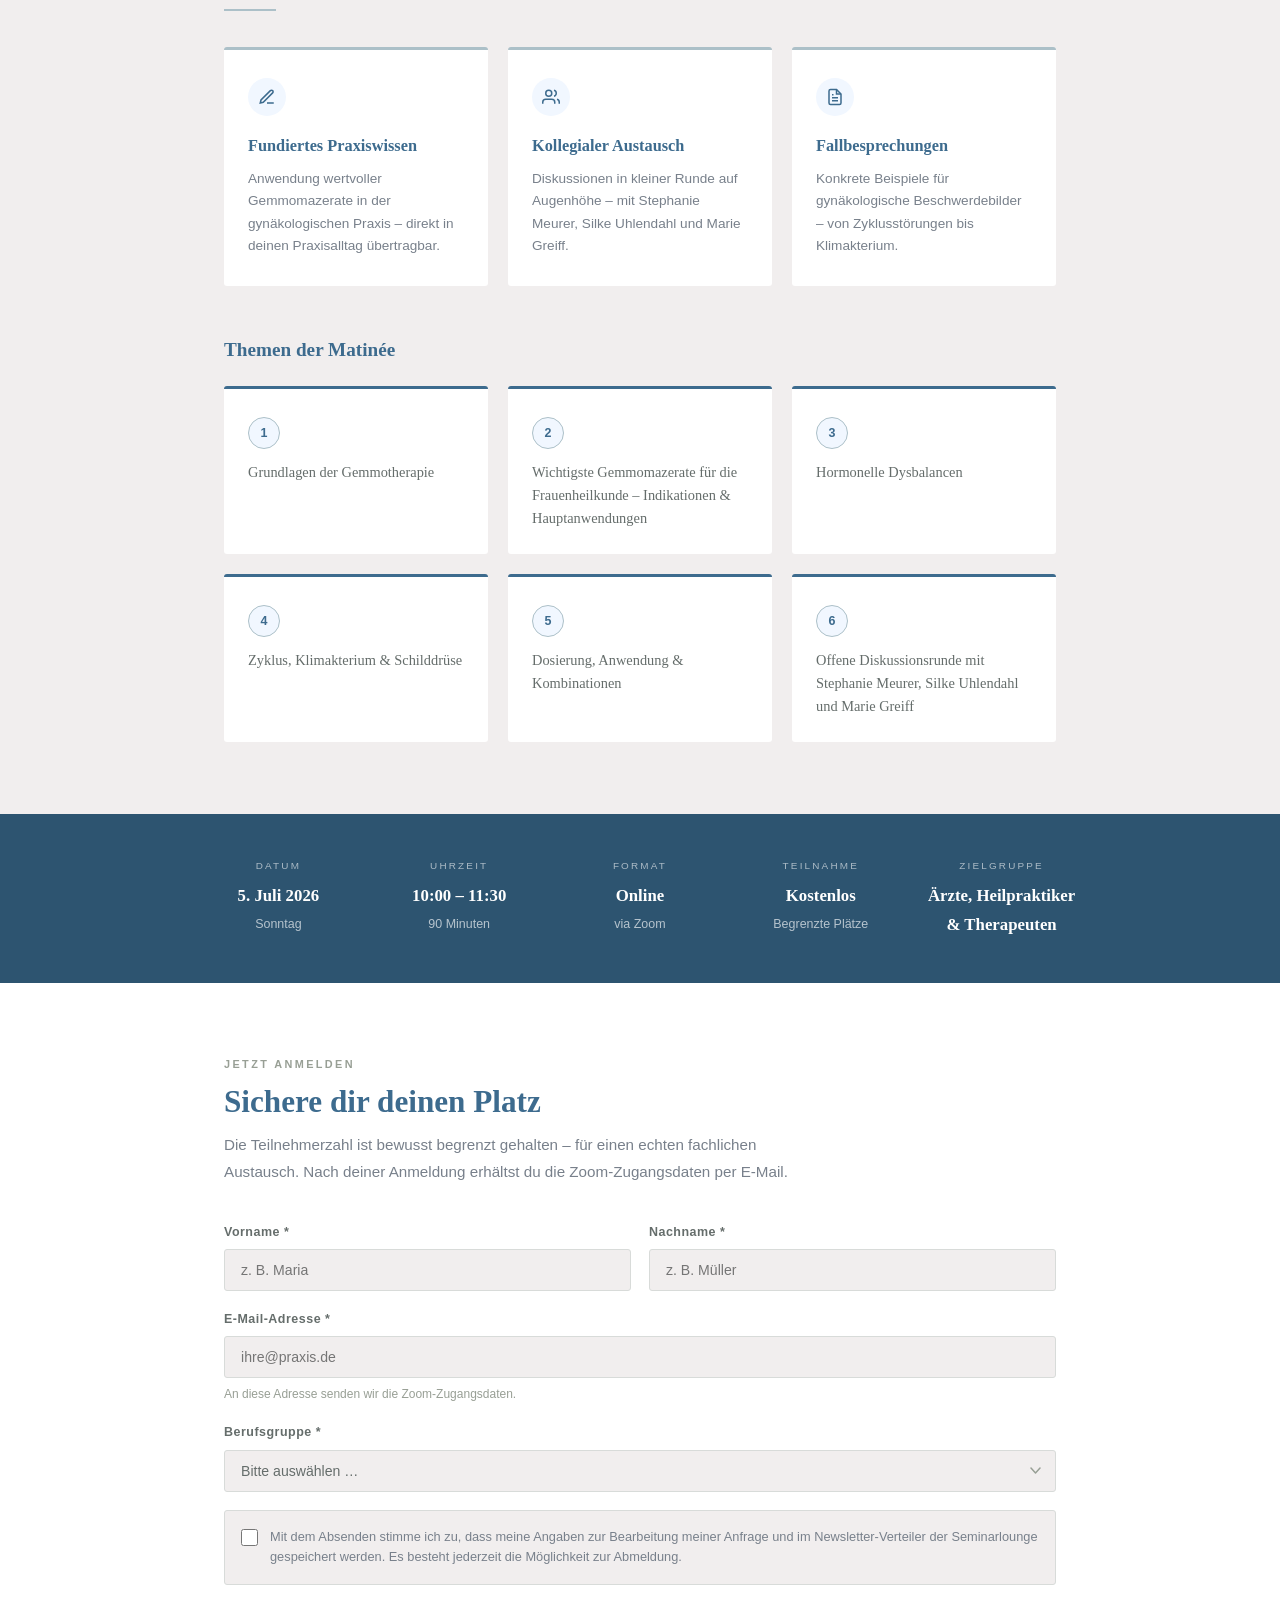
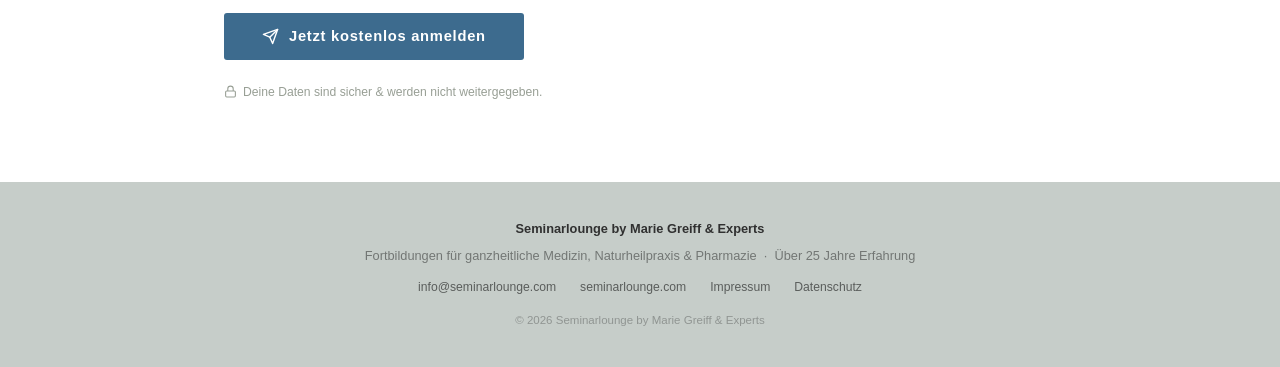
==== commit 610c94a3: "Formular: Berufsbezeichnung → Berufsgruppe, Optionen an Brevo angepasst Co-Authored-By: Claude Sonne" ====
--- a/index.html
+++ b/index.html
@@ -1082,16 +1082,14 @@
                 </div>
 
                 <div class="form-group span-2">
-                    <label class="field-label" for="beruf">Berufsbezeichnung *</label>
+                    <label class="field-label" for="beruf">Berufsgruppe *</label>
                     <select id="beruf" name="beruf" required>
                         <option value="">Bitte auswählen …</option>
-                        <option value="heilpraktiker">Heilpraktiker/in</option>
-                        <option value="heilpraktiker_psych">Heilpraktiker/in (Psychotherapie)</option>
-                        <option value="therapeut">Therapeut/in</option>
-                        <option value="arzt">Ärztin / Arzt</option>
-                        <option value="student">Student/in Naturheilkunde</option>
-                        <option value="pharmazie">Pharmazie / Apotheke</option>
-                        <option value="sonstige">Sonstige</option>
+                        <option value="Ärztin/Arzt">Ärztin/Arzt</option>
+                        <option value="Apothekerin/Apotheker">Apothekerin/Apotheker</option>
+                        <option value="Heilpraktikerin/Heilpraktiker">Heilpraktikerin/Heilpraktiker</option>
+                        <option value="Heilpraktikeranwärter/Stud.med.">Heilpraktikeranwärter/Stud.med.</option>
+                        <option value="sonstige Heilberufe">Sonstige Heilberufe</option>
                     </select>
                 </div>
 
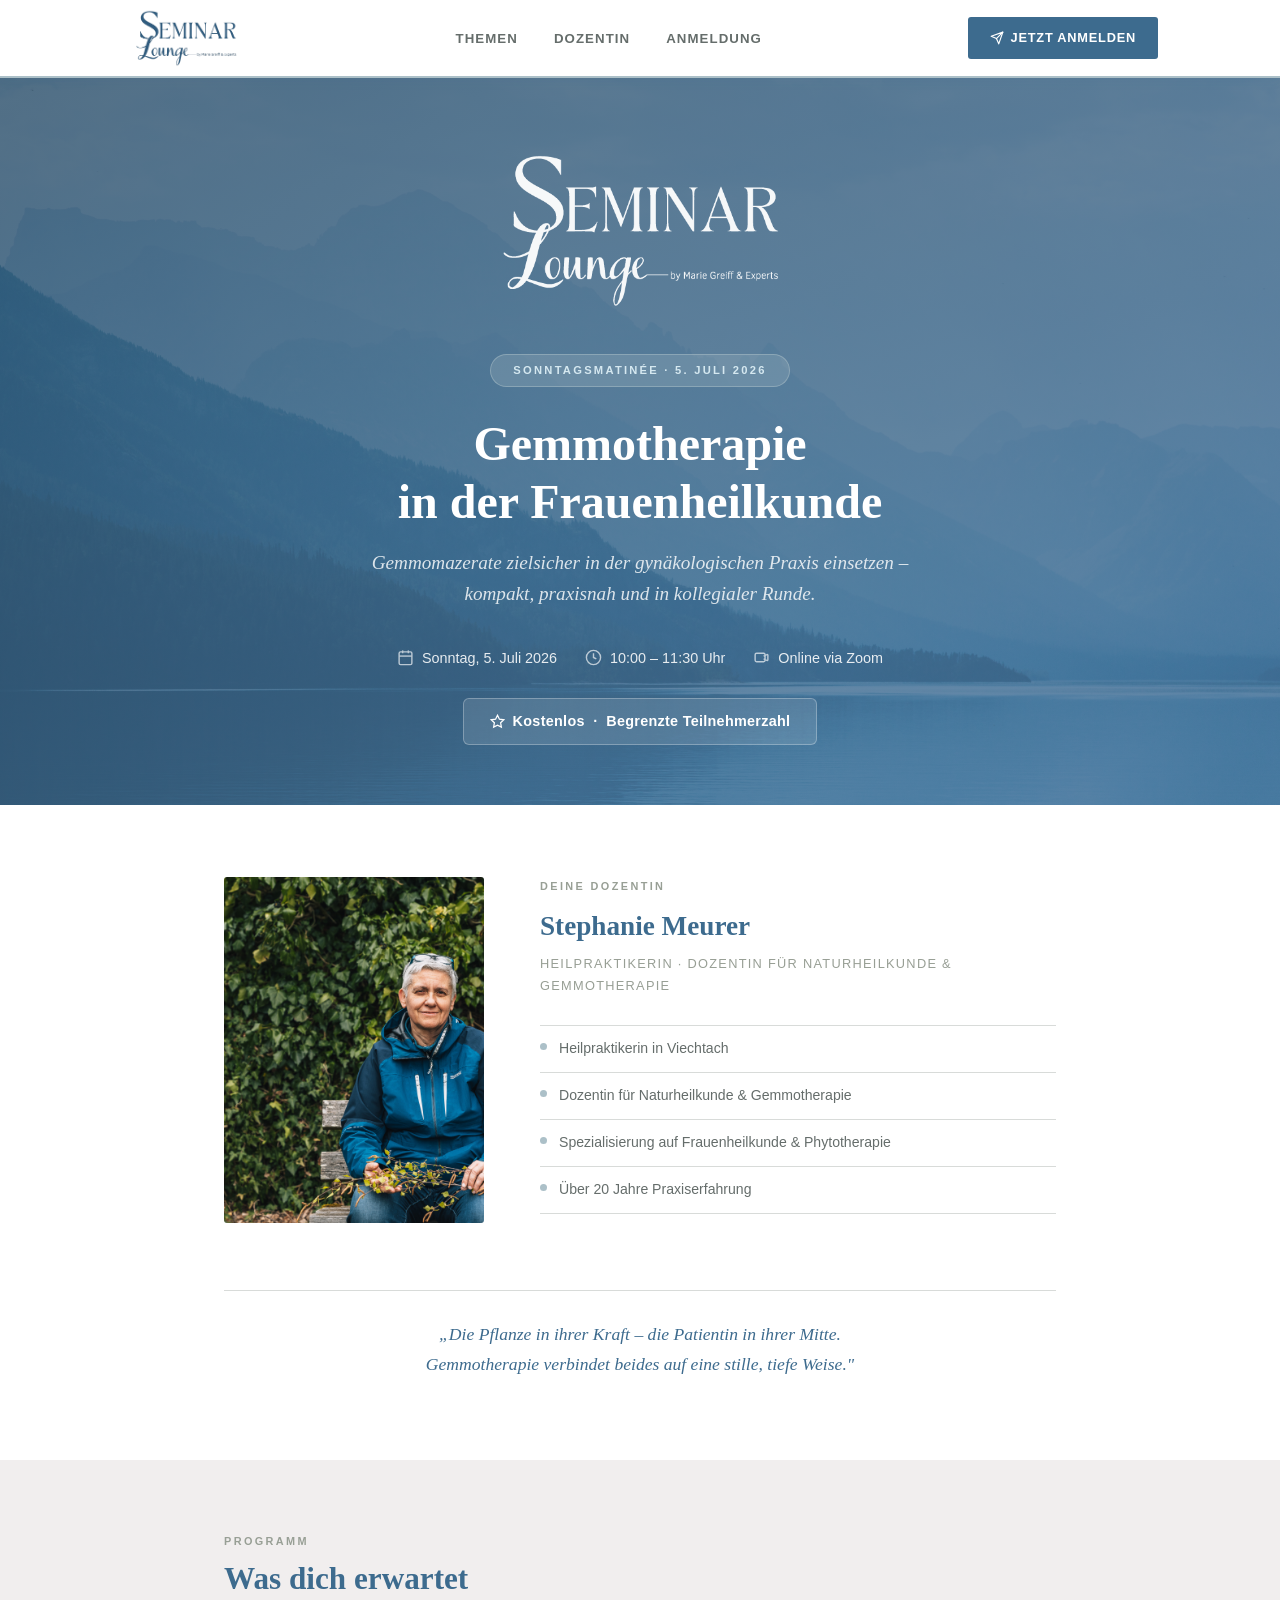
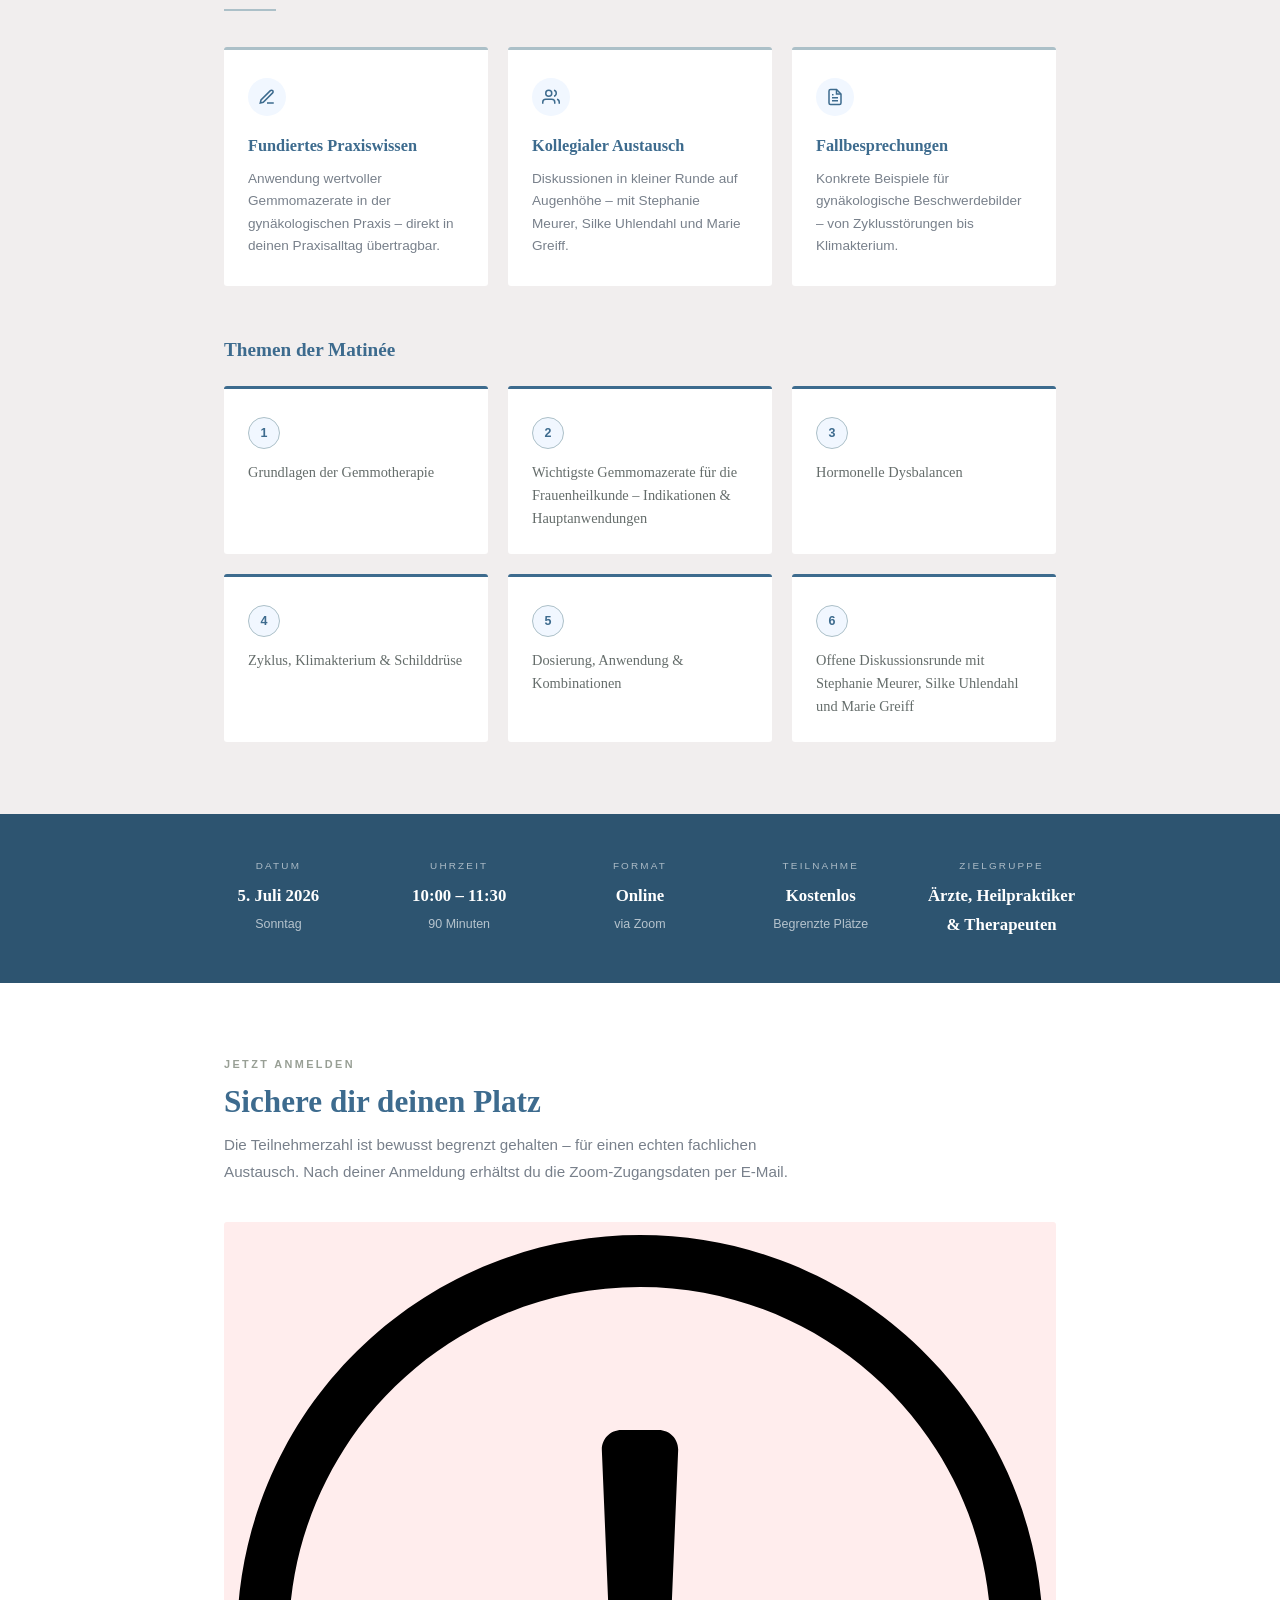
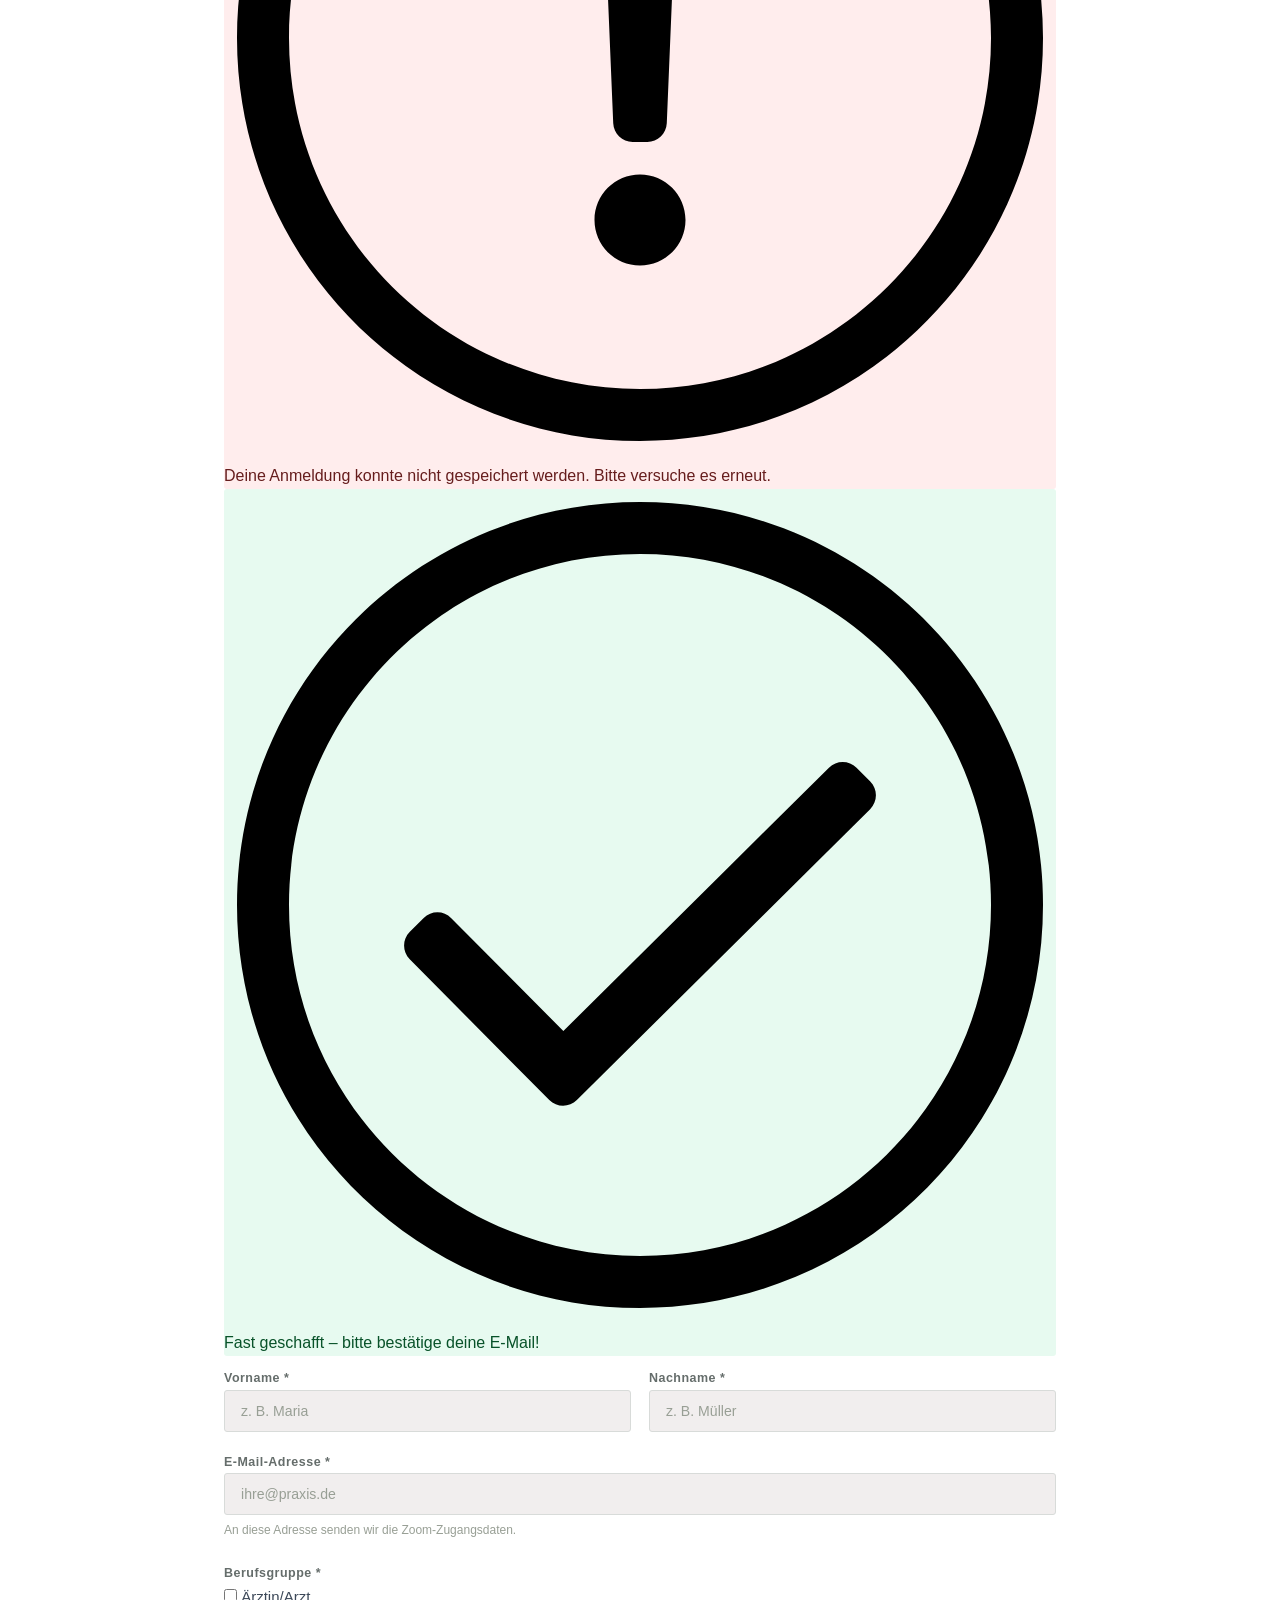
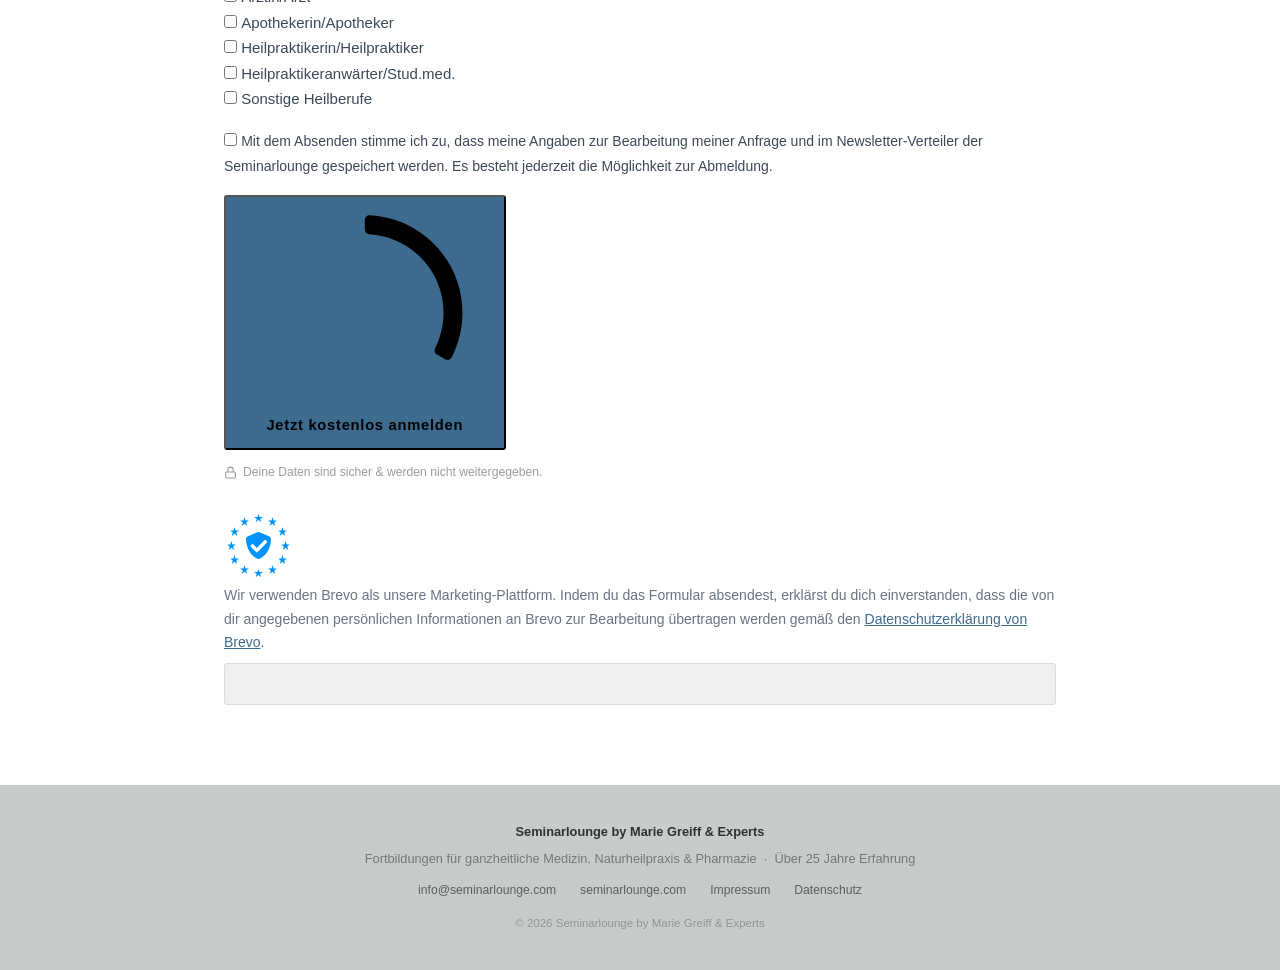
==== commit a6fdc542: "Brevo-Formular als HTML-Embed eingebunden, API-Code entfernt - API-basierte Brevo-Integration (fetch" ====
--- a/index.html
+++ b/index.html
@@ -821,6 +821,24 @@
         @media (max-width: 480px) {
             .details-grid { grid-template-columns: 1fr 1fr; }
         }
+    </style>
+    <link rel="stylesheet" href="https://sibforms.com/forms/end-form/build/sib-styles.css">
+    <style>
+        /* ─── Brevo-Formular: Design-Anpassung ─── */
+        .sib-form { background: transparent !important; padding: 0 !important; text-align: left !important; }
+        #sib-container { background: transparent !important; border: none !important; border-radius: 0 !important; max-width: 100% !important; padding: 0 !important; text-align: left !important; }
+        #sib-form { font-family: 'Open Sans', sans-serif !important; }
+        .entry__label { font-family: 'Open Sans', sans-serif !important; font-size: 0.78rem !important; font-weight: 600 !important; color: var(--text) !important; letter-spacing: 0.04em !important; text-transform: none !important; }
+        #sib-container .input { padding: 12px 16px !important; border: 1.5px solid var(--border) !important; border-radius: 3px !important; font-family: 'Open Sans', sans-serif !important; font-size: 0.88rem !important; color: var(--text) !important; background: var(--creme) !important; box-shadow: none !important; }
+        #sib-container .input:focus { border-color: var(--dove) !important; box-shadow: 0 0 0 3px rgba(172,192,200,0.2) !important; background: var(--white) !important; }
+        #sib-container input::placeholder, #sib-container textarea::placeholder { color: var(--sage) !important; font-family: 'Open Sans', sans-serif !important; }
+        .sib-form-block__button { background: var(--primary) !important; font-family: 'Open Sans', sans-serif !important; border-radius: 3px !important; padding: 15px 38px !important; font-size: 0.92rem !important; font-weight: 600 !important; letter-spacing: 0.05em !important; text-transform: none !important; transition: background 0.18s !important; }
+        .sib-form-block__button:hover { background: var(--primary-dark) !important; }
+        #error-message, #success-message { max-width: 100% !important; font-family: 'Open Sans', sans-serif !important; border-radius: 3px !important; }
+        .sib-form__declaration { font-family: 'Open Sans', sans-serif !important; font-size: 0.75rem !important; }
+        .sib-form__declaration a { color: var(--primary) !important; }
+        .brevo-form-grid { display: grid; grid-template-columns: 1fr 1fr; gap: 0 18px; }
+        @media (max-width: 700px) { .brevo-form-grid { grid-template-columns: 1fr; } }
     </style>
 </head>
 <body>
@@ -1050,73 +1068,213 @@
             Nach deiner Anmeldung erhältst du die Zoom-Zugangsdaten per E-Mail.
         </p>
 
-        <!-- Erfolgsmeldung -->
-        <div class="form-success" id="formSuccess">
-            <div class="check-icon">
-                <svg width="26" height="26" viewBox="0 0 24 24" fill="none" stroke="white" stroke-width="2.5" stroke-linecap="round" stroke-linejoin="round">
-                    <path d="M20 6L9 17l-5-5"/>
+        <!-- Brevo Anmeldeformular -->
+        <div class="sib-form">
+          <div id="sib-form-container" class="sib-form-container">
+
+            <div id="error-message" class="sib-form-message-panel" style="font-size:16px; text-align:left; font-family:Helvetica, sans-serif; color:#661d1d; background-color:#ffeded; border-radius:3px; border-color:#ff4949; max-width:100%;">
+              <div class="sib-form-message-panel__text sib-form-message-panel__text--center">
+                <svg viewBox="0 0 512 512" class="sib-icon sib-notification__icon">
+                  <path d="M256 40c118.621 0 216 96.075 216 216 0 119.291-96.61 216-216 216-119.244 0-216-96.562-216-216 0-119.203 96.602-216 216-216m0-32C119.043 8 8 119.083 8 256c0 136.997 111.043 248 248 248s248-111.003 248-248C504 119.083 392.957 8 256 8zm-11.49 120h22.979c6.823 0 12.274 5.682 11.99 12.5l-7 168c-.268 6.428-5.556 11.5-11.99 11.5h-8.979c-6.433 0-11.722-5.073-11.99-11.5l-7-168c-.283-6.818 5.167-12.5 11.99-12.5zM256 340c-15.464 0-28 12.536-28 28s12.536 28 28 28 28-12.536 28-28-12.536-28-28-28z"/>
                 </svg>
+                <span class="sib-form-message-panel__inner-text">
+                  Deine Anmeldung konnte nicht gespeichert werden. Bitte versuche es erneut.
+                </span>
+              </div>
             </div>
-            <h3>Vielen Dank für deine Anmeldung!</h3>
-            <p>Du erhältst in Kürze eine Bestätigung mit den Zoom-Zugangsdaten an deine E-Mail-Adresse. Wir freuen uns auf dich.</p>
+            <div></div>
+
+            <div id="success-message" class="sib-form-message-panel" style="font-size:16px; text-align:left; font-family:Helvetica, sans-serif; color:#085229; background-color:#e7faf0; border-radius:3px; border-color:#13ce66; max-width:100%;">
+              <div class="sib-form-message-panel__text sib-form-message-panel__text--center">
+                <svg viewBox="0 0 512 512" class="sib-icon sib-notification__icon">
+                  <path d="M256 8C119.033 8 8 119.033 8 256s111.033 248 248 248 248-111.033 248-248S392.967 8 256 8zm0 464c-118.664 0-216-96.055-216-216 0-118.663 96.055-216 216-216 118.664 0 216 96.055 216 216 0 118.663-96.055 216-216 216zm141.63-274.961L217.15 376.071c-4.705 4.667-12.303 4.637-16.97-.068l-85.878-86.572c-4.667-4.705-4.637-12.303.068-16.97l8.52-8.451c4.705-4.667 12.303-4.637 16.97.068l68.976 69.533 163.441-162.13c4.705-4.667 12.303-4.637 16.97.068l8.451 8.52c4.668 4.705 4.637 12.303-.068 16.97z"/>
+                </svg>
+                <span class="sib-form-message-panel__inner-text">
+                  Fast geschafft – bitte bestätige deine E-Mail!
+                </span>
+              </div>
+            </div>
+            <div></div>
+
+            <div id="sib-container" class="sib-container--large sib-container--vertical" style="text-align:center; direction:ltr">
+              <form id="sib-form" method="POST" action="https://493a00f6.sibforms.com/serve/[base64]" data-type="subscription">
+
+                <!-- Vorname + Nachname nebeneinander -->
+                <div class="brevo-form-grid">
+                  <div style="padding: 8px 0;">
+                    <div class="sib-input sib-form-block">
+                      <div class="form__entry entry_block">
+                        <div class="form__label-row">
+                          <label class="entry__label" style="font-weight:700; text-align:left; font-size:16px; font-family:Helvetica, sans-serif; color:#3c4858;" for="VORNAME" data-required="*">Vorname *</label>
+                          <div class="entry__field">
+                            <input class="input" maxlength="200" type="text" id="VORNAME" name="VORNAME" autocomplete="given-name" placeholder="z. B. Maria" data-required="true" required />
+                          </div>
+                        </div>
+                        <label class="entry__error entry__error--primary" style="font-size:16px; text-align:left; font-family:Helvetica, sans-serif; color:#661d1d; background-color:#ffeded; border-radius:3px; border-color:#ff4949;"></label>
+                      </div>
+                    </div>
+                  </div>
+                  <div style="padding: 8px 0;">
+                    <div class="sib-input sib-form-block">
+                      <div class="form__entry entry_block">
+                        <div class="form__label-row">
+                          <label class="entry__label" style="font-weight:700; text-align:left; font-size:16px; font-family:Helvetica, sans-serif; color:#3c4858;" for="NACHNAME" data-required="*">Nachname *</label>
+                          <div class="entry__field">
+                            <input class="input" maxlength="200" type="text" id="NACHNAME" name="NACHNAME" autocomplete="family-name" placeholder="z. B. Müller" data-required="true" required />
+                          </div>
+                        </div>
+                        <label class="entry__error entry__error--primary" style="font-size:16px; text-align:left; font-family:Helvetica, sans-serif; color:#661d1d; background-color:#ffeded; border-radius:3px; border-color:#ff4949;"></label>
+                      </div>
+                    </div>
+                  </div>
+                </div>
+
+                <!-- E-Mail -->
+                <div style="padding: 8px 0;">
+                  <div class="sib-input sib-form-block">
+                    <div class="form__entry entry_block">
+                      <div class="form__label-row">
+                        <label class="entry__label" style="font-weight:700; text-align:left; font-size:16px; font-family:Helvetica, sans-serif; color:#3c4858;" for="EMAIL" data-required="*">E-Mail-Adresse *</label>
+                        <div class="entry__field">
+                          <input class="input" type="email" id="EMAIL" name="EMAIL" autocomplete="email" placeholder="ihre@praxis.de" data-required="true" required />
+                        </div>
+                      </div>
+                      <label class="entry__error entry__error--primary" style="font-size:16px; text-align:left; font-family:Helvetica, sans-serif; color:#661d1d; background-color:#ffeded; border-radius:3px; border-color:#ff4949;"></label>
+                      <span class="field-hint">An diese Adresse senden wir die Zoom-Zugangsdaten.</span>
+                    </div>
+                  </div>
+                </div>
+
+                <!-- Berufsgruppe -->
+                <div style="padding: 8px 0;">
+                  <div class="sib-checkbox-group sib-form-block" data-required="true">
+                    <div class="form__entry entry_mcq">
+                      <div class="form__label-row">
+                        <label class="entry__label" style="font-weight:700; text-align:left; font-size:16px; font-family:Helvetica, sans-serif; color:#3c4858;" data-required="*">Berufsgruppe *</label>
+                        <div>
+                          <div class="entry__choice">
+                            <label class="checkbox__label">
+                              <input type="checkbox" class="input_replaced" name="BERUFSGRUPPE[]" data-value="Ärztin/Arzt" value="Ärztin/Arzt" data-required="true" />
+                              <span class="checkbox checkbox_tick_positive"></span>
+                              <span style="font-size:15px; text-align:left; font-family:Helvetica, sans-serif; color:#3C4858;">Ärztin/Arzt</span>
+                            </label>
+                          </div>
+                          <div class="entry__choice">
+                            <label class="checkbox__label">
+                              <input type="checkbox" class="input_replaced" name="BERUFSGRUPPE[]" data-value="Apothekerin/Apotheker" value="Apothekerin/Apotheker" data-required="true" />
+                              <span class="checkbox checkbox_tick_positive"></span>
+                              <span style="font-size:15px; text-align:left; font-family:Helvetica, sans-serif; color:#3C4858;">Apothekerin/Apotheker</span>
+                            </label>
+                          </div>
+                          <div class="entry__choice">
+                            <label class="checkbox__label">
+                              <input type="checkbox" class="input_replaced" name="BERUFSGRUPPE[]" data-value="Heilpraktikerin/Heilpraktiker" value="Heilpraktikerin/Heilpraktiker" data-required="true" />
+                              <span class="checkbox checkbox_tick_positive"></span>
+                              <span style="font-size:15px; text-align:left; font-family:Helvetica, sans-serif; color:#3C4858;">Heilpraktikerin/Heilpraktiker</span>
+                            </label>
+                          </div>
+                          <div class="entry__choice">
+                            <label class="checkbox__label">
+                              <input type="checkbox" class="input_replaced" name="BERUFSGRUPPE[]" data-value="Heilpraktikeranwärter/Stud.med." value="Heilpraktikeranwärter/Stud.med." data-required="true" />
+                              <span class="checkbox checkbox_tick_positive"></span>
+                              <span style="font-size:15px; text-align:left; font-family:Helvetica, sans-serif; color:#3C4858;">Heilpraktikeranwärter/Stud.med.</span>
+                            </label>
+                          </div>
+                          <div class="entry__choice">
+                            <label class="checkbox__label">
+                              <input type="checkbox" class="input_replaced" name="BERUFSGRUPPE[]" data-value="sonstige Heilberufe" value="sonstige Heilberufe" data-required="true" />
+                              <span class="checkbox checkbox_tick_positive"></span>
+                              <span style="font-size:15px; text-align:left; font-family:Helvetica, sans-serif; color:#3C4858;">Sonstige Heilberufe</span>
+                            </label>
+                          </div>
+                        </div>
+                      </div>
+                      <label class="entry__error entry__error--primary" style="font-size:16px; text-align:left; font-family:Helvetica, sans-serif; color:#661d1d; background-color:#ffeded; border-radius:3px; border-color:#ff4949;"></label>
+                    </div>
+                  </div>
+                </div>
+
+                <!-- Einwilligung -->
+                <div style="padding: 8px 0;">
+                  <div class="sib-optin sib-form-block" data-required="true">
+                    <div class="form__entry entry_mcq">
+                      <div class="form__label-row">
+                        <div class="entry__choice">
+                          <label>
+                            <input type="checkbox" class="input_replaced" value="1" id="OPT_IN" name="OPT_IN" required />
+                            <span class="checkbox checkbox_tick_positive"></span>
+                            <span style="font-size:14px; text-align:left; font-family:Helvetica, sans-serif; color:#3C4858; background-color:transparent;">
+                              Mit dem Absenden stimme ich zu, dass meine Angaben zur Bearbeitung meiner Anfrage und im Newsletter-Verteiler der Seminarlounge gespeichert werden. Es besteht jederzeit die Möglichkeit zur Abmeldung.
+                            </span>
+                          </label>
+                        </div>
+                      </div>
+                      <label class="entry__error entry__error--primary" style="font-size:16px; text-align:left; font-family:Helvetica, sans-serif; color:#661d1d; background-color:#ffeded; border-radius:3px; border-color:#ff4949;"></label>
+                    </div>
+                  </div>
+                </div>
+
+                <!-- Absenden -->
+                <div style="padding: 8px 0;">
+                  <div class="sib-form-block" style="text-align: left">
+                    <button class="sib-form-block__button sib-form-block__button-with-loader" form="sib-form" type="submit">
+                      <svg class="icon clickable__icon progress-indicator__icon sib-hide-loader-icon" viewBox="0 0 512 512">
+                        <path d="M460.116 373.846l-20.823-12.022c-5.541-3.199-7.54-10.159-4.663-15.874 30.137-59.886 28.343-131.652-5.386-189.946-33.641-58.394-94.896-95.833-161.827-99.676C261.028 55.961 256 50.751 256 44.352V20.309c0-6.904 5.808-12.337 12.703-11.982 83.556 4.306 160.163 50.864 202.11 123.677 42.063 72.696 44.079 162.316 6.031 236.832-3.14 6.148-10.75 8.461-16.728 5.01z"/>
+                      </svg>
+                      Jetzt kostenlos anmelden
+                    </button>
+                    <p class="form-trust">
+                      <svg width="13" height="13" viewBox="0 0 24 24" fill="none" stroke="#989F95" stroke-width="2"><rect x="3" y="11" width="18" height="11" rx="2"/><path d="M7 11V7a5 5 0 0110 0v4"/></svg>
+                      Deine Daten sind sicher &amp; werden nicht weitergegeben.
+                    </p>
+                  </div>
+                </div>
+
+                <!-- reCAPTCHA -->
+                <div style="padding: 8px 0;">
+                  <div class="sib-captcha sib-form-block">
+                    <div class="form__entry entry_block">
+                      <div class="form__label-row">
+                        <script>
+                          function handleCaptchaResponse() {
+                            var event = new Event('captchaChange');
+                            document.getElementById('sib-captcha').dispatchEvent(event);
+                          }
+                        </script>
+                        <div class="g-recaptcha sib-visible-recaptcha" id="sib-captcha" data-sitekey="6LfeJ9UsAAAAAFuueWeshIQNpbdn1IVfnRJnc07E" data-callback="handleCaptchaResponse" style="direction:ltr"></div>
+                      </div>
+                      <label class="entry__error entry__error--primary" style="font-size:16px; text-align:left; font-family:Helvetica, sans-serif; color:#661d1d; background-color:#ffeded; border-radius:3px; border-color:#ff4949;"></label>
+                    </div>
+                  </div>
+                </div>
+
+                <!-- Brevo Datenschutz-Hinweis (Pflichtangabe von Brevo) -->
+                <div style="padding: 8px 0;">
+                  <div class="sib-form__declaration" style="direction:ltr">
+                    <div class="declaration-block-icon">
+                      <svg class="icon__SVG" width="0" height="0" version="1.1" xmlns="http://www.w3.org/2000/svg">
+                        <defs>
+                          <symbol id="svgIcon-sphere" viewBox="0 0 63 63">
+                            <path class="path1" d="M31.54 0l1.05 3.06 3.385-.01-2.735 1.897 1.05 3.042-2.748-1.886-2.738 1.886 1.044-3.05-2.745-1.897h3.393zm13.97 3.019L46.555 6.4l3.384.01-2.743 2.101 1.048 3.387-2.752-2.1-2.752 2.1 1.054-3.382-2.745-2.105h3.385zm9.998 10.056l1.039 3.382h3.38l-2.751 2.1 1.05 3.382-2.744-2.091-2.743 2.091 1.054-3.381-2.754-2.1h3.385zM58.58 27.1l1.04 3.372h3.379l-2.752 2.096 1.05 3.387-2.744-2.091-2.75 2.092 1.054-3.387-2.747-2.097h3.376zm-3.076 14.02l1.044 3.364h3.385l-2.743 2.09 1.05 3.392-2.744-2.097-2.743 2.097 1.052-3.377-2.752-2.117 3.385-.01zm-9.985 9.91l1.045 3.364h3.393l-2.752 2.09 1.05 3.393-2.745-2.097-2.743 2.097 1.05-3.383-2.751-2.1 3.384-.01zM31.45 55.01l1.044 3.043 3.393-.008-2.752 1.9L34.19 63l-2.744-1.895-2.748 1.891 1.054-3.05-2.743-1.9h3.384zm-13.934-3.98l1.036 3.364h3.402l-2.752 2.09 1.053 3.393-2.747-2.097-2.752 2.097 1.053-3.382-2.743-2.1 3.384-.01zm-9.981-9.91l1.045 3.364h3.398l-2.748 2.09 1.05 3.392-2.753-2.1-2.752 2.096 1.053-3.382-2.743-2.102 3.384-.009zM4.466 27.1l1.038 3.372H8.88l-2.752 2.097 1.053 3.387-2.743-2.09-2.748 2.09 1.053-3.387L0 30.472h3.385zm3.069-14.025l1.045 3.382h3.395L9.23 18.56l1.05 3.381-2.752-2.09-2.752 2.09 1.053-3.381-2.744-2.1h3.384zm9.99-10.056L18.57 6.4l3.393.01-2.743 2.1 1.05 3.373-2.754-2.092-2.751 2.092 1.053-3.382-2.744-2.1h3.384zm24.938 19.394l-10-4.22a2.48 2.48 0 00-1.921 0l-10 4.22A2.529 2.529 0 0019 24.75c0 10.47 5.964 17.705 11.537 20.057a2.48 2.48 0 001.921 0C36.921 42.924 44 36.421 44 24.75a2.532 2.532 0 00-1.537-2.336zm-2.46 6.023l-9.583 9.705a.83.83 0 01-1.177 0l-5.416-5.485a.855.855 0 010-1.192l1.177-1.192a.83.83 0 011.177 0l3.65 3.697 7.819-7.916a.83.83 0 011.177 0l1.177 1.191a.843.843 0 010 1.192z" fill="#0092FF"></path>
+                          </symbol>
+                        </defs>
+                      </svg>
+                      <svg class="svgIcon-sphere" style="width:63px; height:63px;">
+                        <use xlink:href="#svgIcon-sphere"></use>
+                      </svg>
+                    </div>
+                    <div style="font-size:14px; text-align:left; font-family:Helvetica, sans-serif; color:#687484; background-color:transparent;">
+                      <p>Wir verwenden Brevo als unsere Marketing-Plattform. Indem du das Formular absendest, erklärst du dich einverstanden, dass die von dir angegebenen persönlichen Informationen an Brevo zur Bearbeitung übertragen werden gemäß den <a href="https://www.brevo.com/de/legal/privacypolicy/" target="_blank" rel="noopener noreferrer">Datenschutzerklärung von Brevo</a>.</p>
+                    </div>
+                  </div>
+                </div>
+
+                <input type="text" name="email_address_check" value="" class="input--hidden">
+                <input type="hidden" name="locale" value="de">
+              </form>
+            </div>
+          </div>
         </div>
-
-        <!-- Formular -->
-        <form id="anmeldeForm" novalidate>
-            <div class="form-grid">
-
-                <div class="form-group">
-                    <label class="field-label" for="vorname">Vorname *</label>
-                    <input type="text" id="vorname" name="vorname" placeholder="z. B. Maria" required>
-                </div>
-
-                <div class="form-group">
-                    <label class="field-label" for="nachname">Nachname *</label>
-                    <input type="text" id="nachname" name="nachname" placeholder="z. B. Müller" required>
-                </div>
-
-                <div class="form-group span-2">
-                    <label class="field-label" for="email">E-Mail-Adresse *</label>
-                    <input type="email" id="email" name="email" placeholder="ihre@praxis.de" required>
-                    <span class="field-hint">An diese Adresse senden wir die Zoom-Zugangsdaten.</span>
-                </div>
-
-                <div class="form-group span-2">
-                    <label class="field-label" for="beruf">Berufsgruppe *</label>
-                    <select id="beruf" name="beruf" required>
-                        <option value="">Bitte auswählen …</option>
-                        <option value="Ärztin/Arzt">Ärztin/Arzt</option>
-                        <option value="Apothekerin/Apotheker">Apothekerin/Apotheker</option>
-                        <option value="Heilpraktikerin/Heilpraktiker">Heilpraktikerin/Heilpraktiker</option>
-                        <option value="Heilpraktikeranwärter/Stud.med.">Heilpraktikeranwärter/Stud.med.</option>
-                        <option value="sonstige Heilberufe">Sonstige Heilberufe</option>
-                    </select>
-                </div>
-
-                <div class="form-group span-2">
-                    <div class="checkbox-row">
-                        <input type="checkbox" id="datenschutz" name="datenschutz" required>
-                        <label for="datenschutz">
-                            Mit dem Absenden stimme ich zu, dass meine Angaben zur Bearbeitung meiner Anfrage und im Newsletter-Verteiler der Seminarlounge gespeichert werden. Es besteht jederzeit die Möglichkeit zur Abmeldung.
-                        </label>
-                    </div>
-                </div>
-
-            </div>
-
-            <div style="margin-top: 28px; display: flex; flex-direction: column; align-items: flex-start; gap: 10px;">
-                <button type="submit" class="btn-submit">
-                    <svg viewBox="0 0 24 24" fill="none" stroke="currentColor" stroke-width="2" stroke-linecap="round" stroke-linejoin="round">
-                        <line x1="22" y1="2" x2="11" y2="13"/><polygon points="22 2 15 22 11 13 2 9 22 2"/>
-                    </svg>
-                    Jetzt kostenlos anmelden
-                </button>
-                <p class="form-trust">
-                    <svg width="13" height="13" viewBox="0 0 24 24" fill="none" stroke="#989F95" stroke-width="2"><rect x="3" y="11" width="18" height="11" rx="2"/><path d="M7 11V7a5 5 0 0110 0v4"/></svg>
-                    Deine Daten sind sicher &amp; werden nicht weitergegeben.
-                </p>
-            </div>
-        </form>
 
     </div>
 </section>
@@ -1139,76 +1297,6 @@
 
 
 <script>
-    // ── Brevo-Konfiguration ──────────────────────────────────────────
-    const BREVO_API_KEY  = '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';
-    const BREVO_LIST_ID  = 11; // HIER_DEINE_LISTEN_ID_EINTRAGEN (Zahl)
-    // ────────────────────────────────────────────────────────────────
-
-    document.getElementById('anmeldeForm').addEventListener('submit', async function (e) {
-        e.preventDefault();
-
-        const v  = document.getElementById('vorname').value.trim();
-        const n  = document.getElementById('nachname').value.trim();
-        const em = document.getElementById('email').value.trim();
-        const b  = document.getElementById('beruf').value;
-        const ds = document.getElementById('datenschutz').checked;
-
-        // Validierung
-        if (!v || !n || !em || !b || !ds) {
-            [['vorname',v],['nachname',n],['email',em]].forEach(([id, val]) => {
-                document.getElementById(id).style.borderColor = val ? '' : '#c0392b';
-            });
-            if (!b)  document.getElementById('beruf').style.borderColor = '#c0392b';
-            if (!ds) document.querySelector('.checkbox-row').style.borderColor = '#c0392b';
-            return;
-        }
-
-        const btn = this.querySelector('button[type="submit"]');
-        btn.disabled = true;
-        btn.textContent = 'Wird gesendet …';
-
-        try {
-            const res = await fetch('https://api.brevo.com/v3/contacts', {
-                method: 'POST',
-                headers: {
-                    'Content-Type': 'application/json',
-                    'api-key': BREVO_API_KEY
-                },
-                body: JSON.stringify({
-                    email: em,
-                    attributes: {
-                        FIRSTNAME: v,
-                        LASTNAME:  n,
-                        BERUF:     b
-                    },
-                    listIds: [BREVO_LIST_ID],
-                    updateEnabled: true
-                })
-            });
-
-            if (!res.ok && res.status !== 204) {
-                throw new Error('Brevo-Fehler: ' + res.status);
-            }
-
-            const form    = document.getElementById('anmeldeForm');
-            const success = document.getElementById('formSuccess');
-            form.style.display = 'none';
-            success.classList.add('visible');
-            success.scrollIntoView({ behavior: 'smooth', block: 'center' });
-
-        } catch (err) {
-            console.error(err);
-            btn.disabled = false;
-            btn.innerHTML = '<svg viewBox="0 0 24 24" fill="none" stroke="currentColor" stroke-width="2" stroke-linecap="round" stroke-linejoin="round"><line x1="22" y1="2" x2="11" y2="13"/><polygon points="22 2 15 22 11 13 2 9 22 2"/></svg> Jetzt kostenlos anmelden';
-            alert('Es ist ein Fehler aufgetreten. Bitte versuche es erneut oder wende dich direkt an info@seminarlounge.com.');
-        }
-    });
-
-    // Reset Feldfarben bei Eingabe
-    document.querySelectorAll('input, select').forEach(el => {
-        el.addEventListener('input', () => el.style.borderColor = '');
-    });
-
     // Hamburger-Menü
     const toggle = document.getElementById('navToggle');
     const mobileMenu = document.getElementById('navMobile');
@@ -1220,5 +1308,24 @@
     }
 </script>
 
+<script>
+  window.REQUIRED_CODE_ERROR_MESSAGE = 'Wähle bitte einen Ländervorwahl aus.';
+  window.LOCALE = 'de';
+  window.EMAIL_INVALID_MESSAGE = window.SMS_INVALID_MESSAGE = "Die eingegebenen Informationen sind nicht gültig. Bitte überprüfe das Feldformat und versuche es erneut.";
+  window.REQUIRED_ERROR_MESSAGE = "Dieses Feld darf nicht leer sein.";
+  window.GENERIC_INVALID_MESSAGE = "Die eingegebenen Informationen sind nicht gültig. Bitte überprüfe das Feldformat und versuche es erneut.";
+  window.translation = {
+    common: {
+      selectedList: '{quantity} Liste ausgewählt',
+      selectedLists: '{quantity} Listen ausgewählt',
+      selectedOption: '{quantity} ausgewählt',
+      selectedOptions: '{quantity} ausgewählt',
+    }
+  };
+  var AUTOHIDE = Boolean(0);
+</script>
+<script defer src="https://sibforms.com/forms/end-form/build/main.js"></script>
+<script src="https://www.google.com/recaptcha/api.js?hl=de"></script>
+
 </body>
 </html>
